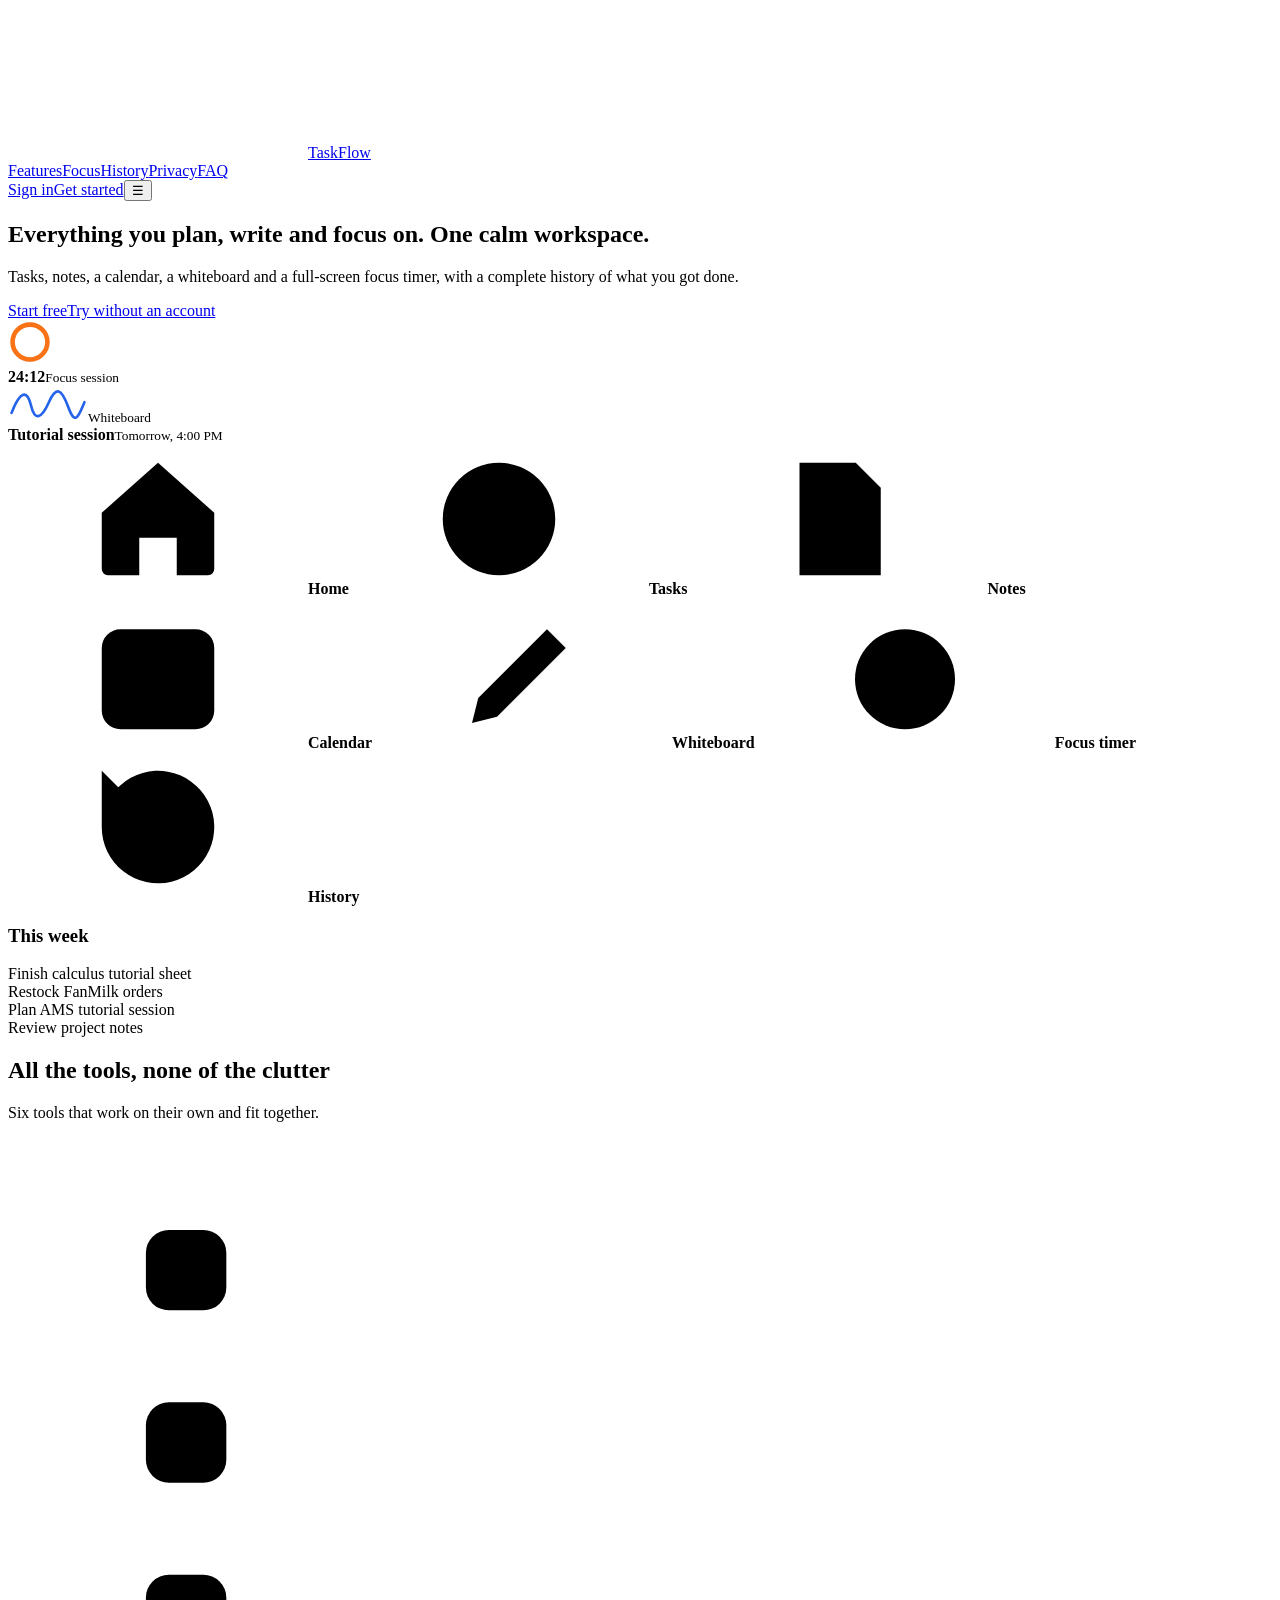
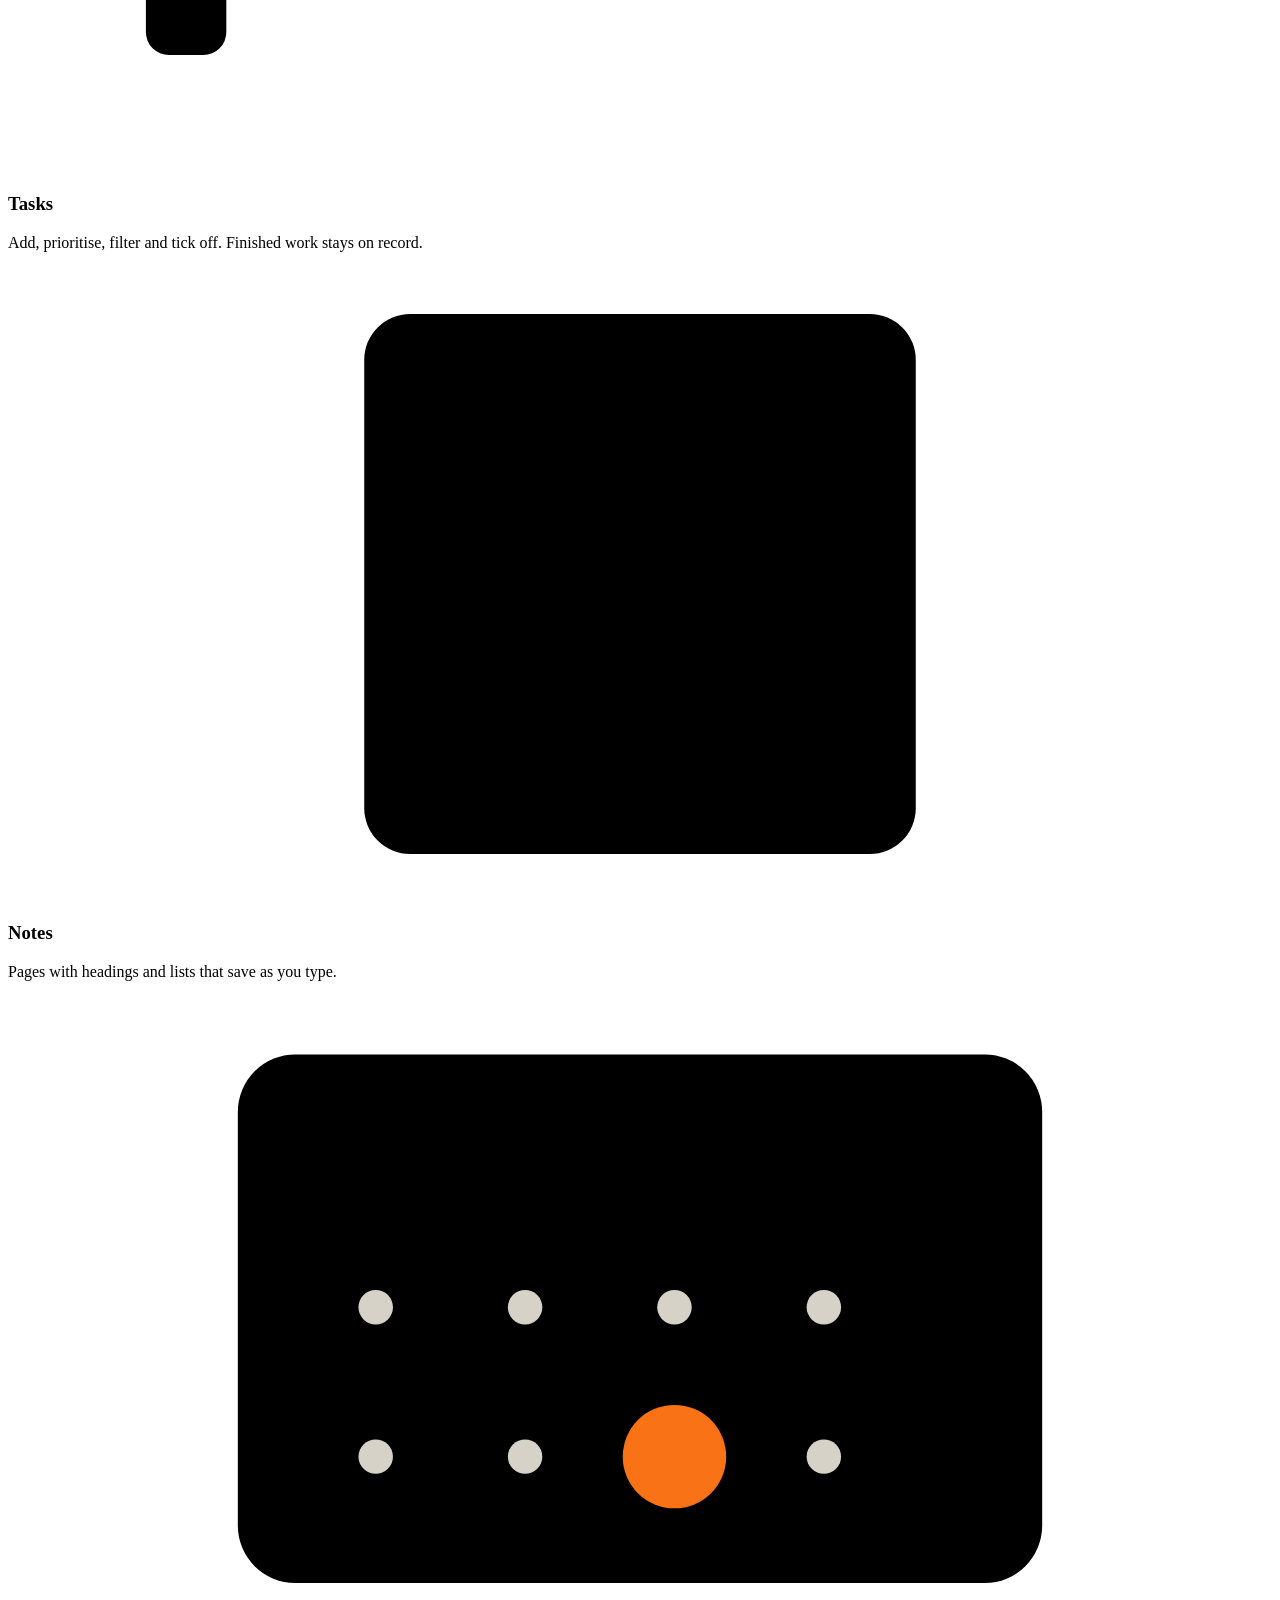
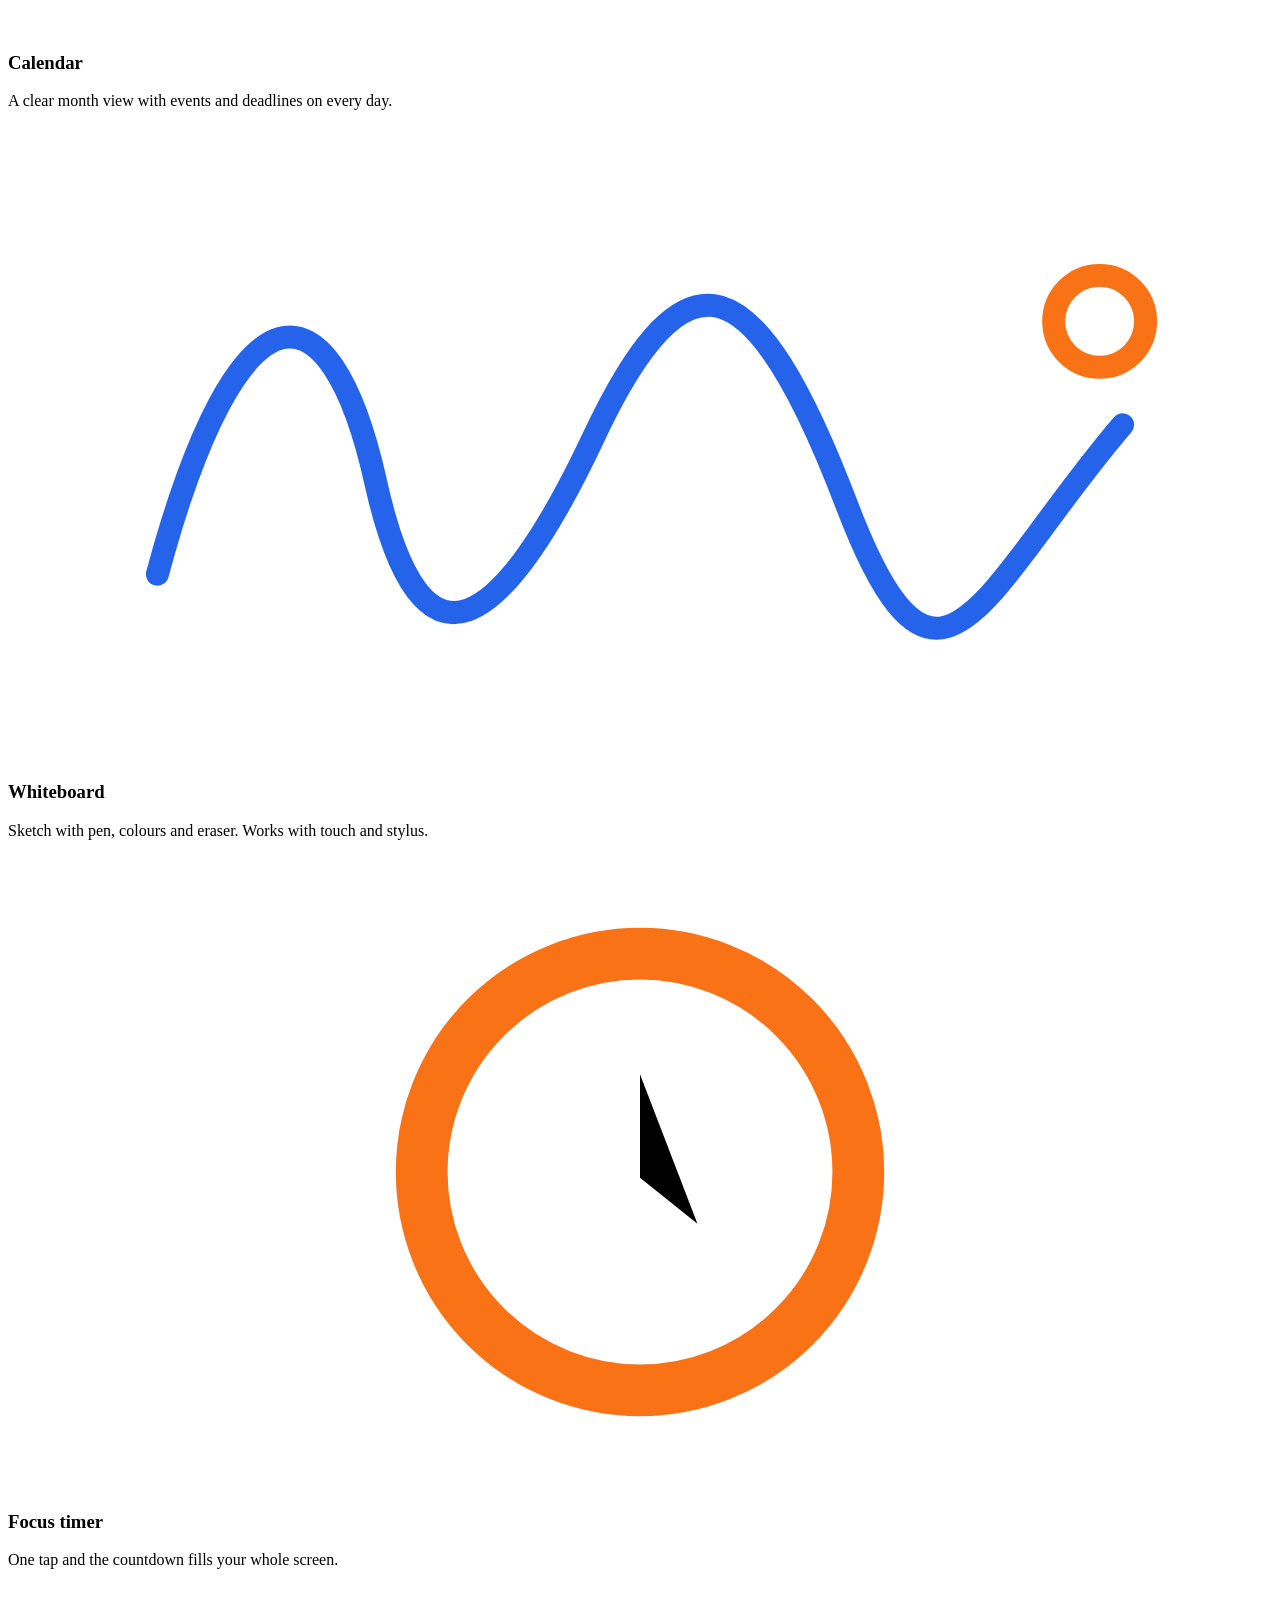
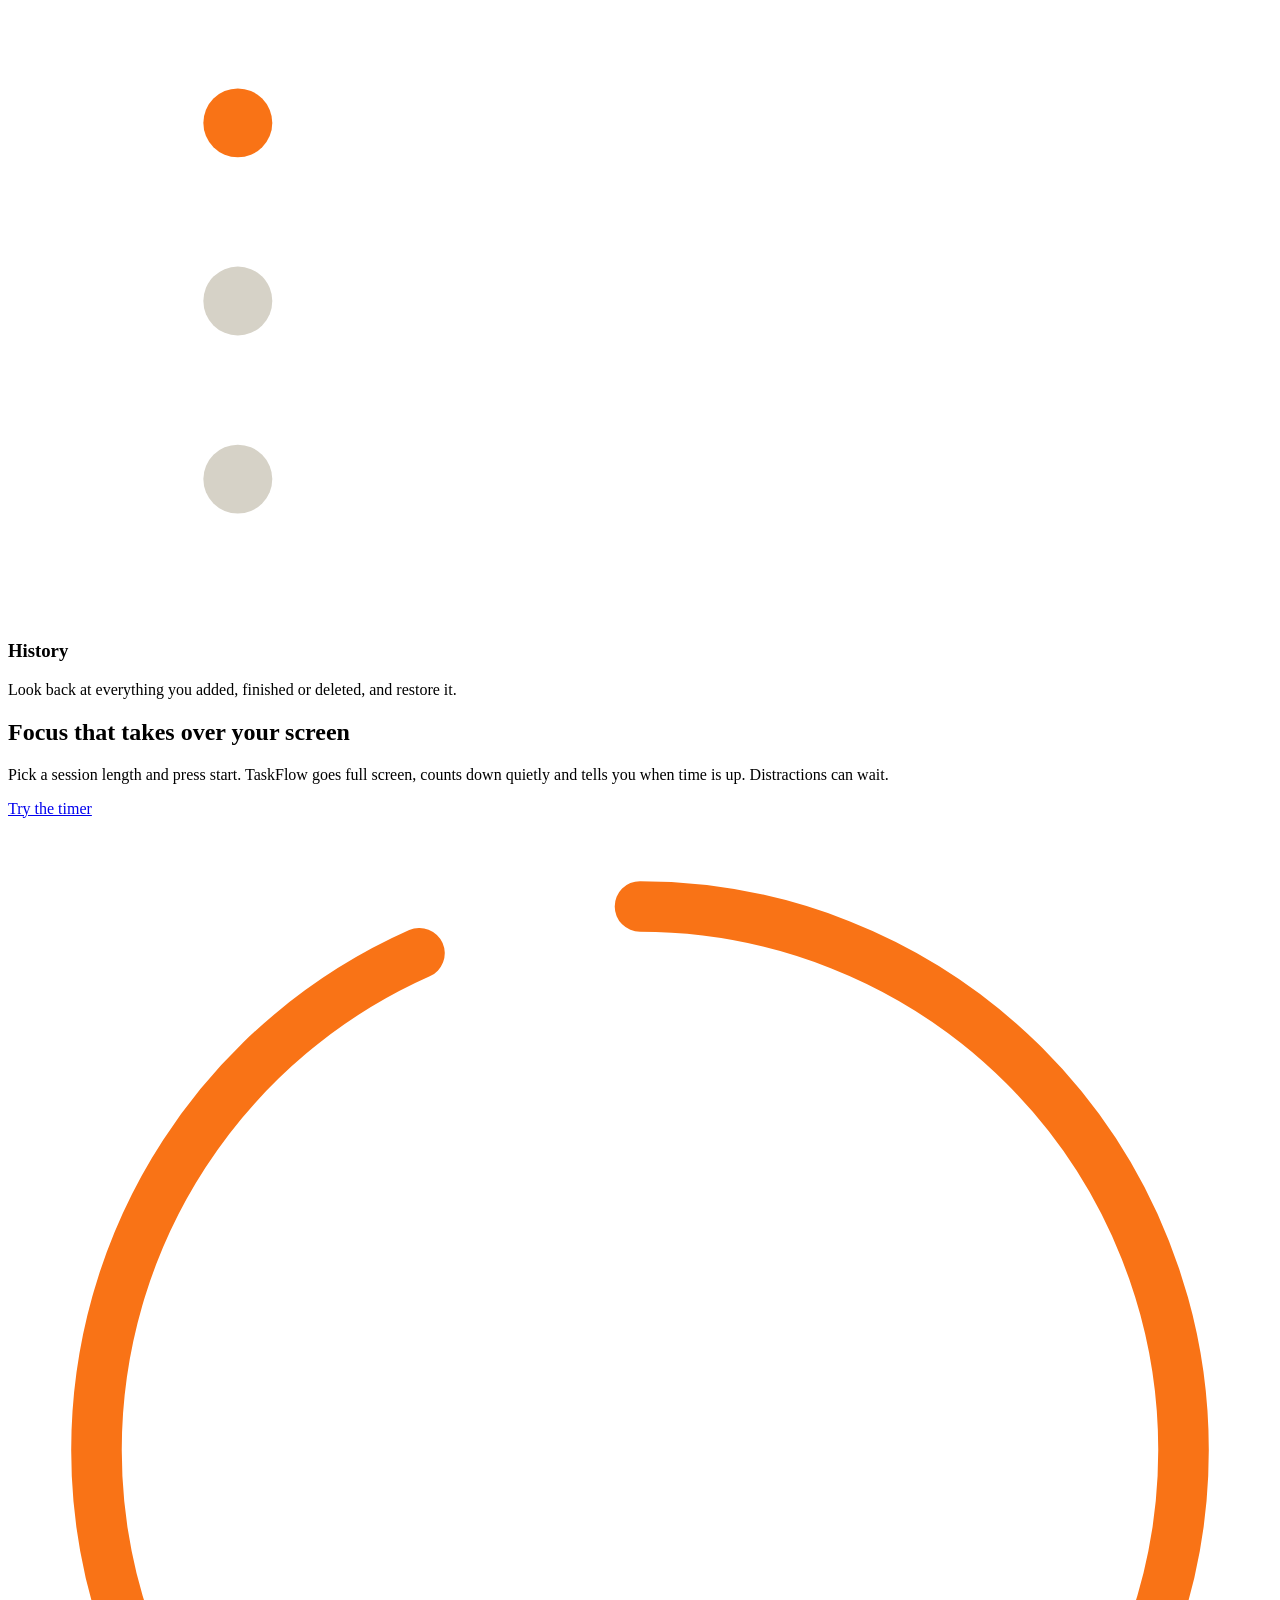
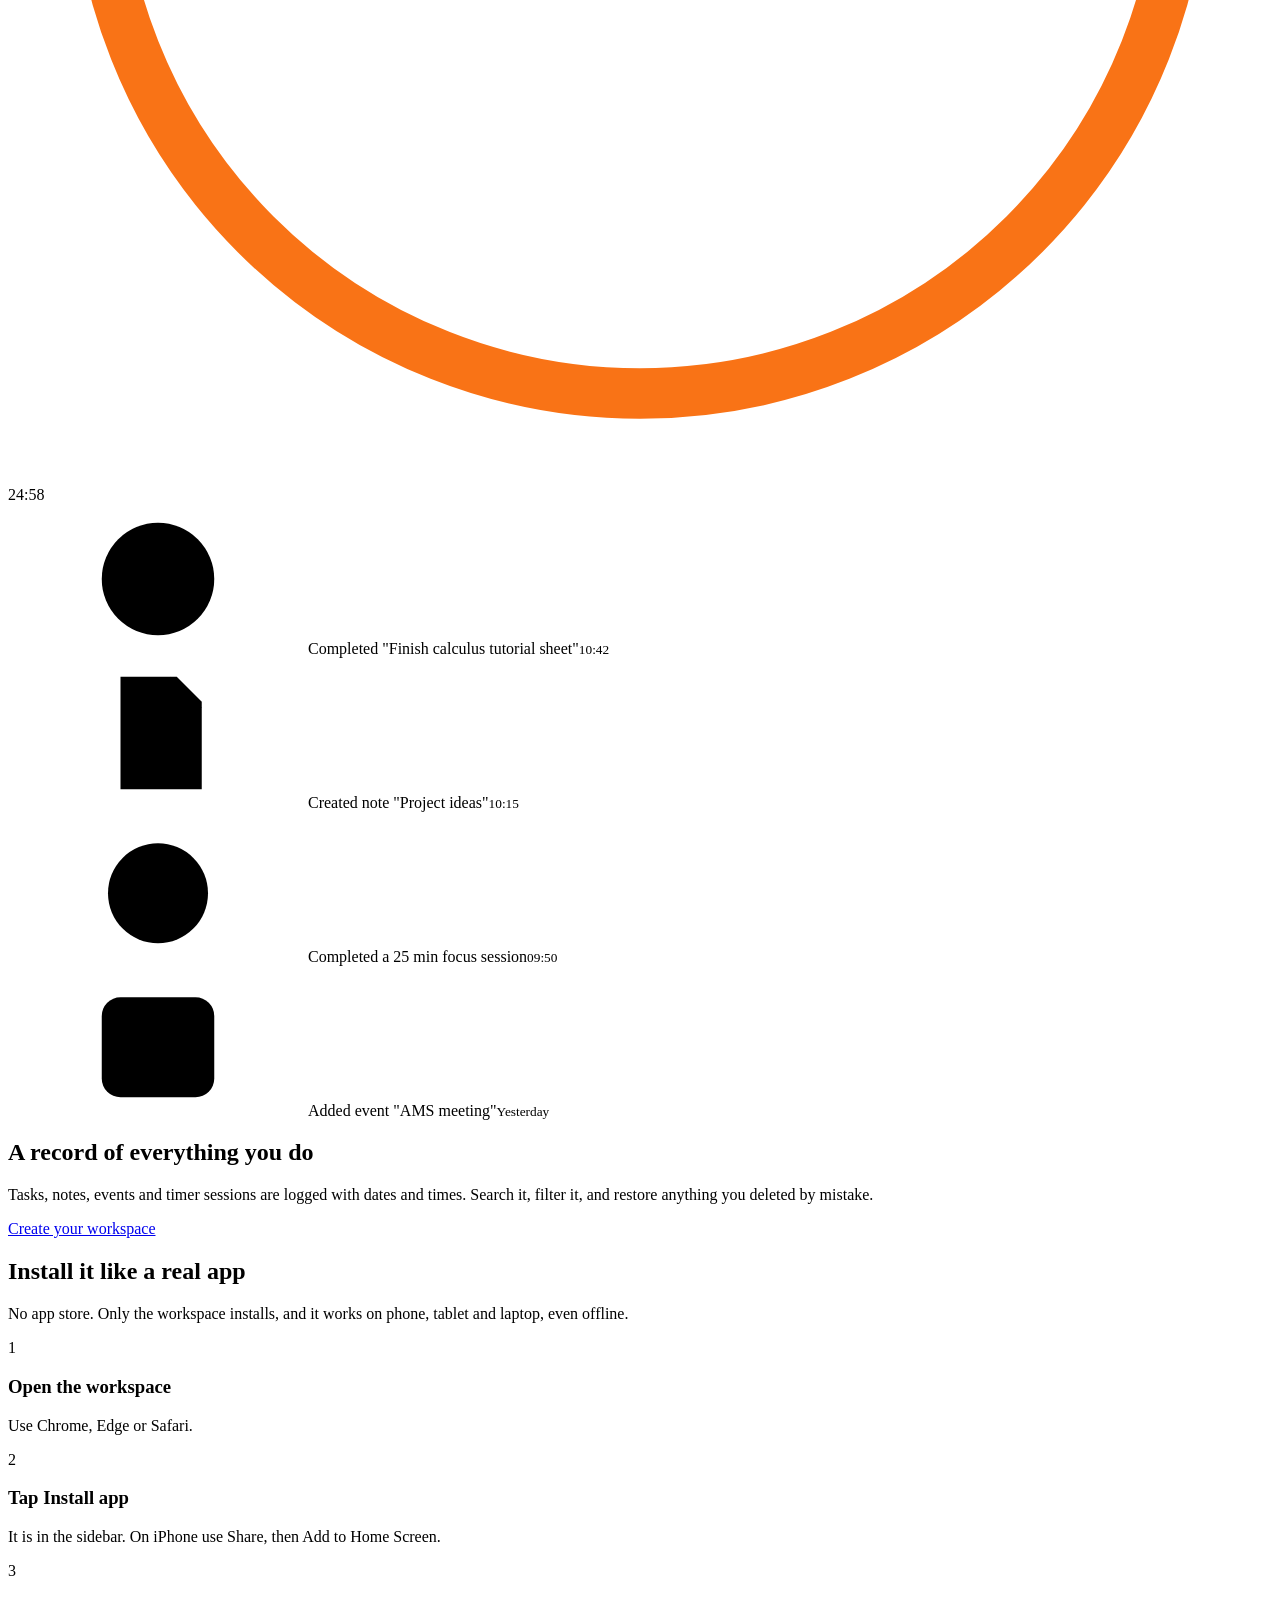
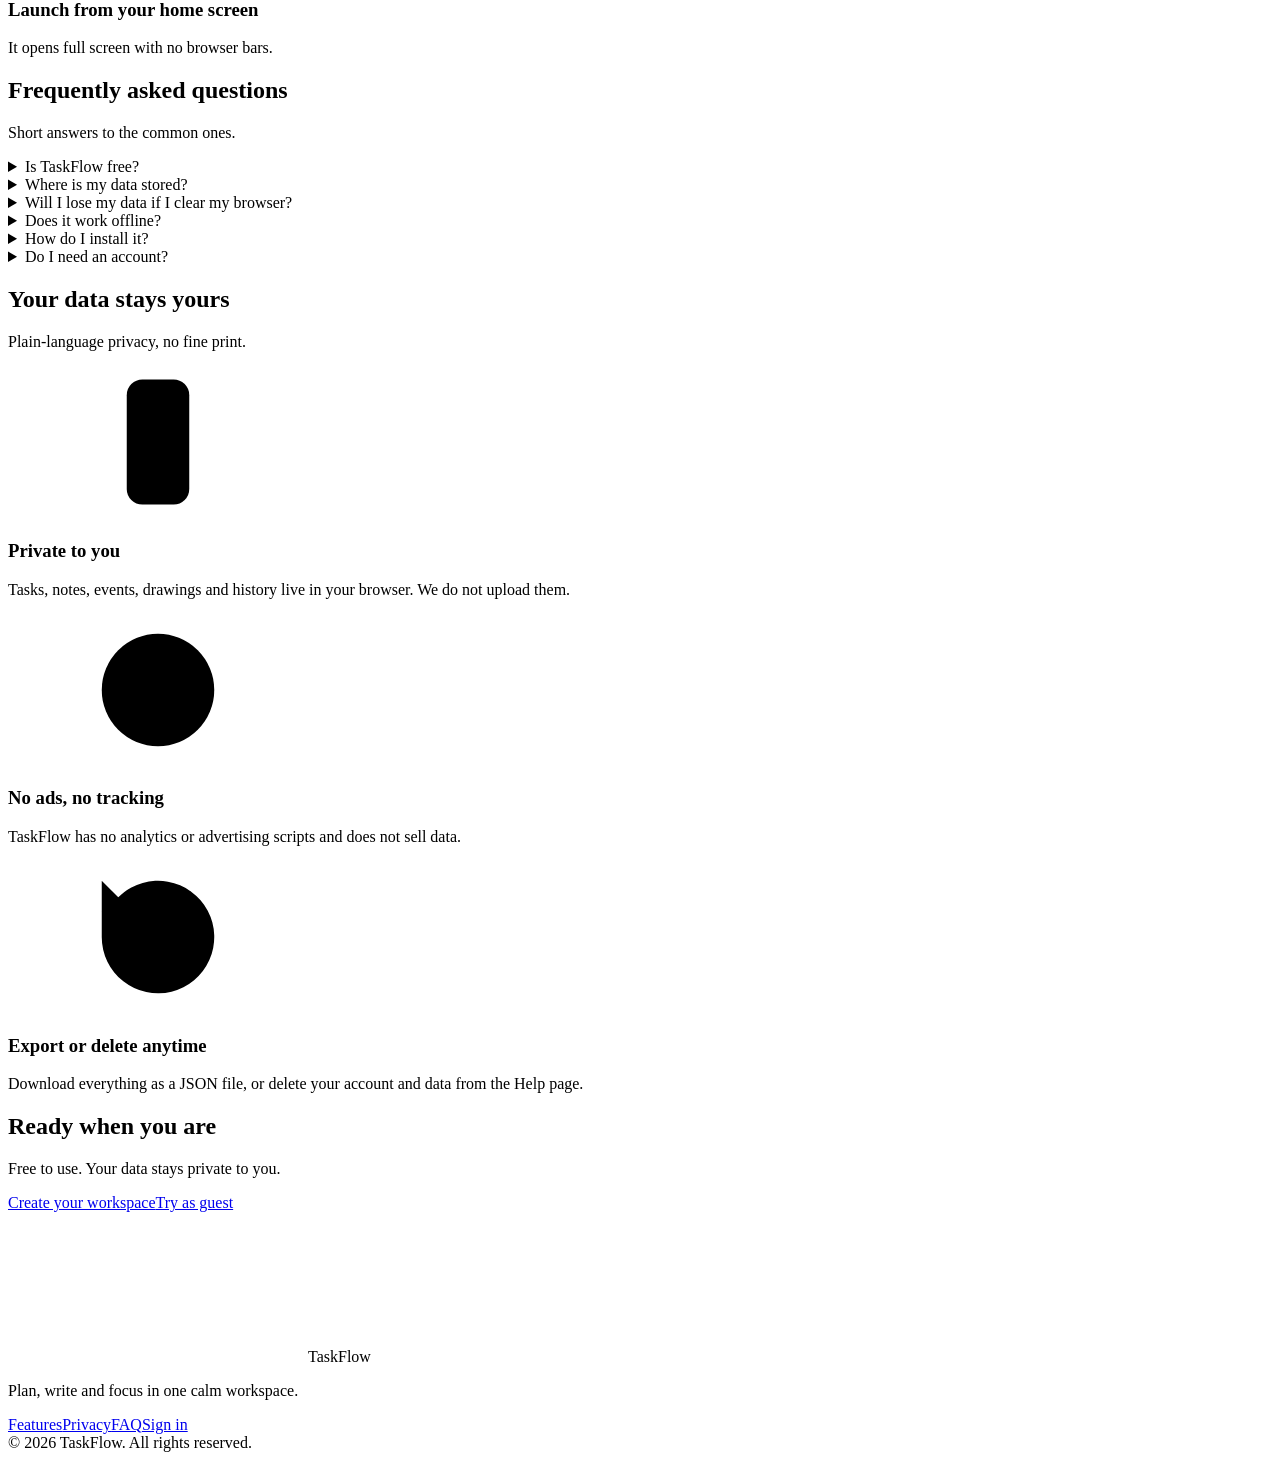
==== index.html @ 0c3b0364 "Add files via upload" ====
<!doctype html>
<html lang="en">
  <head>
    <meta charset="UTF-8" />
    <meta
      name="viewport"
      content="width=device-width,initial-scale=1,viewport-fit=cover"
    />
    <title>TaskFlow - Plan, write and focus in one place</title>
    <meta
      name="description"
      content="Tasks, notes, calendar, whiteboard, focus timer and full history in one workspace."
    />
    <meta name="theme-color" content="#F97316" />
    <link rel="icon" href="icons/icon-192.png" />
    <link rel="apple-touch-icon" href="icons/icon-192.png" />
    <script>
      document.documentElement.className = "js";
    </script>
    <link rel="stylesheet" href="css/fonts.css"><link rel="stylesheet" href="css/site.css" />
  </head>
  <body>
    <svg width="0" height="0" style="position: absolute" aria-hidden="true">
      <defs>
        <symbol id="i-bolt" viewBox="0 0 24 24">
          <path d="M13 2 4 14h7l-1 8 9-12h-7z" />
        </symbol>
        <symbol id="i-home" viewBox="0 0 24 24">
          <path d="M3 11 12 3l9 8v9a1 1 0 0 1-1 1h-5v-6H9v6H4a1 1 0 0 1-1-1z" />
        </symbol>
        <symbol id="i-check" viewBox="0 0 24 24">
          <circle cx="12" cy="12" r="9" />
          <path d="m8 12 3 3 5-6" />
        </symbol>
        <symbol id="i-note" viewBox="0 0 24 24">
          <path d="M6 3h9l4 4v14H6z" />
          <path d="M14 3v5h5M9 13h7M9 17h5" />
        </symbol>
        <symbol id="i-cal" viewBox="0 0 24 24">
          <rect x="3" y="5" width="18" height="16" rx="3" />
          <path d="M3 10h18M8 3v4M16 3v4" />
        </symbol>
        <symbol id="i-pen" viewBox="0 0 24 24">
          <path d="m4 20 1-4L16 5l3 3L8 19z" />
          <path d="m14 7 3 3" />
        </symbol>
        <symbol id="i-timer" viewBox="0 0 24 24">
          <circle cx="12" cy="13" r="8" />
          <path d="M12 9v4l2 2M9 2h6" />
        </symbol>
        <symbol id="i-hist" viewBox="0 0 24 24">
          <path d="M3 12a9 9 0 1 0 3-6.7L3 8" />
          <path d="M3 3v5h5M12 7v5l3 2" />
        </symbol>
        <symbol id="i-phone" viewBox="0 0 24 24">
          <rect x="7" y="2" width="10" height="20" rx="2.5" />
          <path d="M11 18h2" />
        </symbol>
      </defs>
    </svg>
    <header class="nav">
      <div class="wrap">
        <a class="logo" href="#top"
          ><i
            ><svg class="ico" fill="#fff" stroke="none">
              <use href="#i-bolt" /></svg></i
          >TaskFlow</a
        >
        <nav id="menu">
          <a href="#features">Features</a><a href="#focus">Focus</a
          ><a href="#history">History</a><a href="#privacy">Privacy</a
          ><a href="#faq">FAQ</a>
        </nav>
        <span class="sp"></span>
        <a class="btn hide" href="login.html?mode=signin">Sign in</a
        ><a class="btn p" href="login.html?mode=signup">Get started</a
        ><button class="burger" id="bg" aria-label="Menu">&#9776;</button>
      </div>
    </header>
    <main id="top">
      <section class="hero">
        <div class="wrap">
          <h1>Everything you plan, write and focus on. One calm workspace.</h1>
          <p>
            Tasks, notes, a calendar, a whiteboard and a full-screen focus
            timer, with a complete history of what you got done.
          </p>
          <div class="cta">
            <a class="btn p lg" href="login.html?mode=signup">Start free</a
            ><a class="btn lg" href="app.html?guest=1"
              >Try without an account</a
            >
          </div>
          <div class="stage">
            <div class="chip c1" aria-hidden="true">
              <svg viewBox="0 0 48 48" width="44" height="44">
                <circle
                  cx="24"
                  cy="24"
                  r="19"
                  fill="none"
                  stroke="#f1efea"
                  stroke-width="5"
                />
                <circle
                  class="ringd"
                  cx="24"
                  cy="24"
                  r="19"
                  fill="none"
                  stroke="#F97316"
                  stroke-width="5"
                  stroke-linecap="round"
                  stroke-dasharray="119.4"
                  transform="rotate(-90 24 24)"
                />
              </svg>
              <div><b>24:12</b><small>Focus session</small></div>
            </div>
            <div class="chip c2" aria-hidden="true">
              <svg
                viewBox="0 0 90 40"
                width="80"
                height="36"
                fill="none"
                stroke="#2563eb"
                stroke-width="3"
                stroke-linecap="round"
              >
                <path
                  class="draw"
                  pathLength="100"
                  d="M4 30c10-26 18-26 22-8s12 14 20-4 14-16 22 6 12 8 18-6"
                /></svg
              ><small>Whiteboard</small>
            </div>
            <div class="chip c3" aria-hidden="true">
              <span class="dot"></span>
              <div><b>Tutorial session</b><small>Tomorrow, 4:00 PM</small></div>
            </div>
            <div class="mock" aria-hidden="true">
              <aside>
                <b class="on"
                  ><svg class="ico"><use href="#i-home" /></svg>Home</b
                ><b
                  ><svg class="ico"><use href="#i-check" /></svg>Tasks</b
                ><b
                  ><svg class="ico"><use href="#i-note" /></svg>Notes</b
                ><b
                  ><svg class="ico"><use href="#i-cal" /></svg>Calendar</b
                ><b
                  ><svg class="ico"><use href="#i-pen" /></svg>Whiteboard</b
                ><b
                  ><svg class="ico"><use href="#i-timer" /></svg>Focus timer</b
                ><b
                  ><svg class="ico"><use href="#i-hist" /></svg>History</b
                >
              </aside>
              <main>
                <h3>This week</h3>
                <div class="row">
                  <span class="cb d"></span>Finish calculus tutorial sheet
                </div>
                <div class="row">
                  <span class="cb d"></span>Restock FanMilk orders
                </div>
                <div class="row">
                  <span class="cb auto"></span>Plan AMS tutorial session
                </div>
                <div class="row">
                  <span class="cb"></span>Review project notes
                </div>
              </main>
            </div>
          </div>
        </div>
      </section>

      <section class="sec" id="features">
        <div class="wrap">
          <h2>All the tools, none of the clutter</h2>
          <p class="lead">Six tools that work on their own and fit together.</p>
          <div class="bento">
            <article class="card rv">
              <div class="art">
                <svg viewBox="0 0 220 110">
                  <g class="s">
                    <rect
                      x="24"
                      y="16"
                      width="14"
                      height="14"
                      rx="4"
                      class="f"
                    />
                    <path d="m27 23 3 3 5-6" class="w" />
                    <path d="M48 23h110" />
                    <rect
                      x="24"
                      y="46"
                      width="14"
                      height="14"
                      rx="4"
                      class="f"
                    />
                    <path d="m27 53 3 3 5-6" class="w" />
                    <path d="M48 53h80" />
                    <rect x="24" y="76" width="14" height="14" rx="4" />
                    <path d="M48 83h120" />
                  </g>
                </svg>
              </div>
              <h3>Tasks</h3>
              <p>
                Add, prioritise, filter and tick off. Finished work stays on
                record.
              </p>
            </article>
            <article class="card rv">
              <div class="art">
                <svg viewBox="0 0 220 110">
                  <g class="s">
                    <rect x="62" y="8" width="96" height="94" rx="8" />
                    <path d="M78 28h40M78 46h64M78 58h58M78 70h44" />
                    <path d="M78 28h40" class="th" />
                  </g>
                </svg>
              </div>
              <h3>Notes</h3>
              <p>Pages with headings and lists that save as you type.</p>
            </article>
            <article class="card rv">
              <div class="art">
                <svg viewBox="0 0 220 110">
                  <g class="s">
                    <rect x="40" y="10" width="140" height="92" rx="10" />
                    <path d="M40 34h140" />
                  </g>
                  <g fill="#d6d2c7">
                    <circle cx="64" cy="54" r="3" />
                    <circle cx="90" cy="54" r="3" />
                    <circle cx="116" cy="54" r="3" />
                    <circle cx="142" cy="54" r="3" />
                    <circle cx="64" cy="80" r="3" />
                    <circle cx="90" cy="80" r="3" />
                    <circle cx="142" cy="80" r="3" />
                  </g>
                  <circle cx="116" cy="80" r="9" fill="#F97316" />
                </svg>
              </div>
              <h3>Calendar</h3>
              <p>A clear month view with events and deadlines on every day.</p>
            </article>
            <article class="card rv">
              <div class="art">
                <svg viewBox="0 0 220 110">
                  <path
                    class="draw"
                    pathLength="100"
                    d="M26 78c14-52 30-52 38-16s22 26 38-8 28-30 44 12 24 14 48-14"
                    fill="none"
                    stroke="#2563eb"
                    stroke-width="4"
                    stroke-linecap="round"
                  />
                  <circle
                    cx="190"
                    cy="34"
                    r="8"
                    fill="none"
                    stroke="#F97316"
                    stroke-width="4"
                  />
                </svg>
              </div>
              <h3>Whiteboard</h3>
              <p>
                Sketch with pen, colours and eraser. Works with touch and
                stylus.
              </p>
            </article>
            <article class="card rv">
              <div class="art">
                <svg viewBox="0 0 220 110">
                  <circle
                    cx="110"
                    cy="55"
                    r="38"
                    fill="none"
                    stroke="#f1efea"
                    stroke-width="9"
                  />
                  <circle
                    class="ringd"
                    cx="110"
                    cy="55"
                    r="38"
                    fill="none"
                    stroke="#F97316"
                    stroke-width="9"
                    stroke-linecap="round"
                    stroke-dasharray="238.8"
                    transform="rotate(-90 110 55)"
                  />
                  <path d="M110 38v18l10 8" class="s" />
                </svg>
              </div>
              <h3>Focus timer</h3>
              <p>One tap and the countdown fills your whole screen.</p>
            </article>
            <article class="card rv">
              <div class="art">
                <svg viewBox="0 0 220 110">
                  <g class="s"><path d="M40 20v70" /></g>
                  <g>
                    <circle cx="40" cy="24" r="6" fill="#F97316" />
                    <circle cx="40" cy="55" r="6" fill="#d6d2c7" />
                    <circle cx="40" cy="86" r="6" fill="#d6d2c7" />
                  </g>
                  <g class="s"><path d="M60 24h90M60 55h120M60 86h70" /></g>
                </svg>
              </div>
              <h3>History</h3>
              <p>
                Look back at everything you added, finished or deleted, and
                restore it.
              </p>
            </article>
          </div>
        </div>
      </section>

      <section class="sec dark" id="focus">
        <div class="wrap split">
          <div class="rv">
            <h2>Focus that takes over your screen</h2>
            <p class="lead">
              Pick a session length and press start. TaskFlow goes full screen,
              counts down quietly and tells you when time is up. Distractions
              can wait.
            </p>
            <a class="btn p lg" href="app.html?guest=1#timer">Try the timer</a>
          </div>
          <div class="rv">
            <div class="clock">
              <svg viewBox="0 0 200 200">
                <circle
                  cx="100"
                  cy="100"
                  r="86"
                  fill="none"
                  stroke="#ffffff1f"
                  stroke-width="8"
                />
                <circle
                  id="dring"
                  cx="100"
                  cy="100"
                  r="86"
                  fill="none"
                  stroke="#F97316"
                  stroke-width="8"
                  stroke-linecap="round"
                  stroke-dasharray="540.4"
                  stroke-dashoffset="0"
                  transform="rotate(-90 100 100)"
                />
              </svg>
              <div class="t" id="dtime">25:00</div>
            </div>
          </div>
        </div>
      </section>

      <section class="sec" id="history">
        <div class="wrap split rev">
          <div class="rv">
            <div class="log" aria-hidden="true">
              <div class="li">
                <svg class="ico g"><use href="#i-check" /></svg
                ><span>Completed "Finish calculus tutorial sheet"</span
                ><small>10:42</small>
              </div>
              <div class="li">
                <svg class="ico"><use href="#i-note" /></svg
                ><span>Created note "Project ideas"</span><small>10:15</small>
              </div>
              <div class="li">
                <svg class="ico"><use href="#i-timer" /></svg
                ><span>Completed a 25 min focus session</span
                ><small>09:50</small>
              </div>
              <div class="li">
                <svg class="ico"><use href="#i-cal" /></svg
                ><span>Added event "AMS meeting"</span><small>Yesterday</small>
              </div>
            </div>
          </div>
          <div class="rv">
            <h2>A record of everything you do</h2>
            <p class="lead">
              Tasks, notes, events and timer sessions are logged with dates and
              times. Search it, filter it, and restore anything you deleted by
              mistake.
            </p>
            <a class="btn lg" href="login.html?mode=signup"
              >Create your workspace</a
            >
          </div>
        </div>
      </section>

      <section class="sec soft" id="install">
        <div class="wrap">
          <h2>Install it like a real app</h2>
          <p class="lead">
            No app store. Only the workspace installs, and it works on phone,
            tablet and laptop, even offline.
          </p>
          <div class="steps">
            <div class="card rv">
              <span class="n">1</span>
              <h3>Open the workspace</h3>
              <p>Use Chrome, Edge or Safari.</p>
            </div>
            <div class="card rv">
              <span class="n">2</span>
              <h3>Tap Install app</h3>
              <p>
                It is in the sidebar. On iPhone use Share, then Add to Home
                Screen.
              </p>
            </div>
            <div class="card rv">
              <span class="n">3</span>
              <h3>Launch from your home screen</h3>
              <p>It opens full screen with no browser bars.</p>
            </div>
          </div>
        </div>
      </section>

      <section class="sec" id="faq">
        <div class="wrap narrow">
          <h2>Frequently asked questions</h2>
          <p class="lead">Short answers to the common ones.</p>
          <details class="qa rv">
            <summary>Is TaskFlow free?</summary>
            <p>
              Yes. You can use every feature without paying and without an
              account.
            </p>
          </details>
          <details class="qa rv">
            <summary>Where is my data stored?</summary>
            <p>
              Guests: on your device only. Accounts: in your private TaskFlow account in the
              cloud, plus a copy on each device you use, so it syncs between your phone and
              computer. Only you can read it.
            </p>
          </details>
          <details class="qa rv">
            <summary>Will I lose my data if I clear my browser?</summary>
            <p>
              Yes, clearing site data removes it. Use Download my data on the
              app's Help page to keep a backup file.
            </p>
          </details>
          <details class="qa rv">
            <summary>Does it work offline?</summary>
            <p>Yes. After your first visit the app opens without internet.</p>
          </details>
          <details class="qa rv">
            <summary>How do I install it?</summary>
            <p>
              Open the workspace, then use Install app in the sidebar or your
              browser's install option. On iPhone, tap Share then Add to Home
              Screen. Only the workspace is installed.
            </p>
          </details>
          <details class="qa rv">
            <summary>Do I need an account?</summary>
            <p>
              No. You can try everything as a guest. Create a free account to get a
              profile photo, your own theme colour and sync between all your devices.
            </p>
          </details>
        </div>
      </section>
      <section class="sec soft" id="privacy">
        <div class="wrap">
          <h2>Your data stays yours</h2>
          <p class="lead">Plain-language privacy, no fine print.</p>
          <div class="grid">
            <div class="card rv">
              <div class="ic">
                <svg class="ico"><use href="#i-phone" /></svg>
              </div>
              <h3>Private to you</h3>
              <p>
                Tasks, notes, events, drawings and history live in your browser.
                We do not upload them.
              </p>
            </div>
            <div class="card rv">
              <div class="ic">
                <svg class="ico"><use href="#i-check" /></svg>
              </div>
              <h3>No ads, no tracking</h3>
              <p>
                TaskFlow has no analytics or advertising scripts and does not
                sell data.
              </p>
            </div>
            <div class="card rv">
              <div class="ic">
                <svg class="ico"><use href="#i-hist" /></svg>
              </div>
              <h3>Export or delete anytime</h3>
              <p>
                Download everything as a JSON file, or delete your account and
                data from the Help page.
              </p>
            </div>
          </div>
        </div>
      </section>
      <section class="sec band">
        <div class="wrap">
          <h2>Ready when you are</h2>
          <p class="lead">Free to use. Your data stays private to you.</p>
          <div class="cta">
            <a class="btn p lg" href="login.html?mode=signup"
              >Create your workspace</a
            ><a class="btn lg ghost" href="app.html?guest=1">Try as guest</a>
          </div>
        </div>
      </section>
    </main>
    <footer>
      <div class="wrap fgrid">
        <div>
          <span class="logo"
            ><i
              ><svg class="ico" fill="#fff" stroke="none">
                <use href="#i-bolt" /></svg></i
            >TaskFlow</span
          >
          <p>Plan, write and focus in one calm workspace.</p>
        </div>
        <div class="fl">
          <a href="#features">Features</a><a href="#privacy">Privacy</a
          ><a href="#faq">FAQ</a><a href="login.html?mode=signin">Sign in</a>
        </div>
      </div>
      <div class="wrap copy">
        &copy; <span id="yr">2026</span> TaskFlow. All rights reserved.
      </div>
    </footer>
    <script>
      const m = document.getElementById("menu");
      document.getElementById("bg").onclick = () => m.classList.toggle("open");
      m.querySelectorAll("a").forEach(
        (a) => (a.onclick = () => m.classList.remove("open")),
      );
      if (JSON.parse(localStorage.getItem("tf_user") || "null"))
        document
          .querySelectorAll('a[href^="login"]')
          .forEach((a) => (a.href = "app.html"));
      const io = new IntersectionObserver(
        (es) =>
          es.forEach((e) => {
            if (e.isIntersecting) {
              e.target.classList.add("in");
              io.unobserve(e.target);
            }
          }),
        { threshold: 0.15 },
      );
      document.querySelectorAll(".rv").forEach((e, i) => {
        e.style.transitionDelay = (i % 3) * 80 + "ms";
        io.observe(e);
      });
      let s = 1500;
      const C = 540.4,
        pad = (n) => String(n).padStart(2, "0");
      setInterval(() => {
        s--;
        if (s < 1470) s = 1500;
        document.getElementById("dtime").textContent =
          pad(Math.floor(s / 60)) + ":" + pad(s % 60);
        document.getElementById("dring").style.strokeDashoffset =
          (C * (1500 - s)) / 30;
      }, 1000);
      document.getElementById("yr").textContent = new Date().getFullYear();
      if ("serviceWorker" in navigator)
        navigator.serviceWorker.register("sw.js");
    </script>
  </body>
</html>
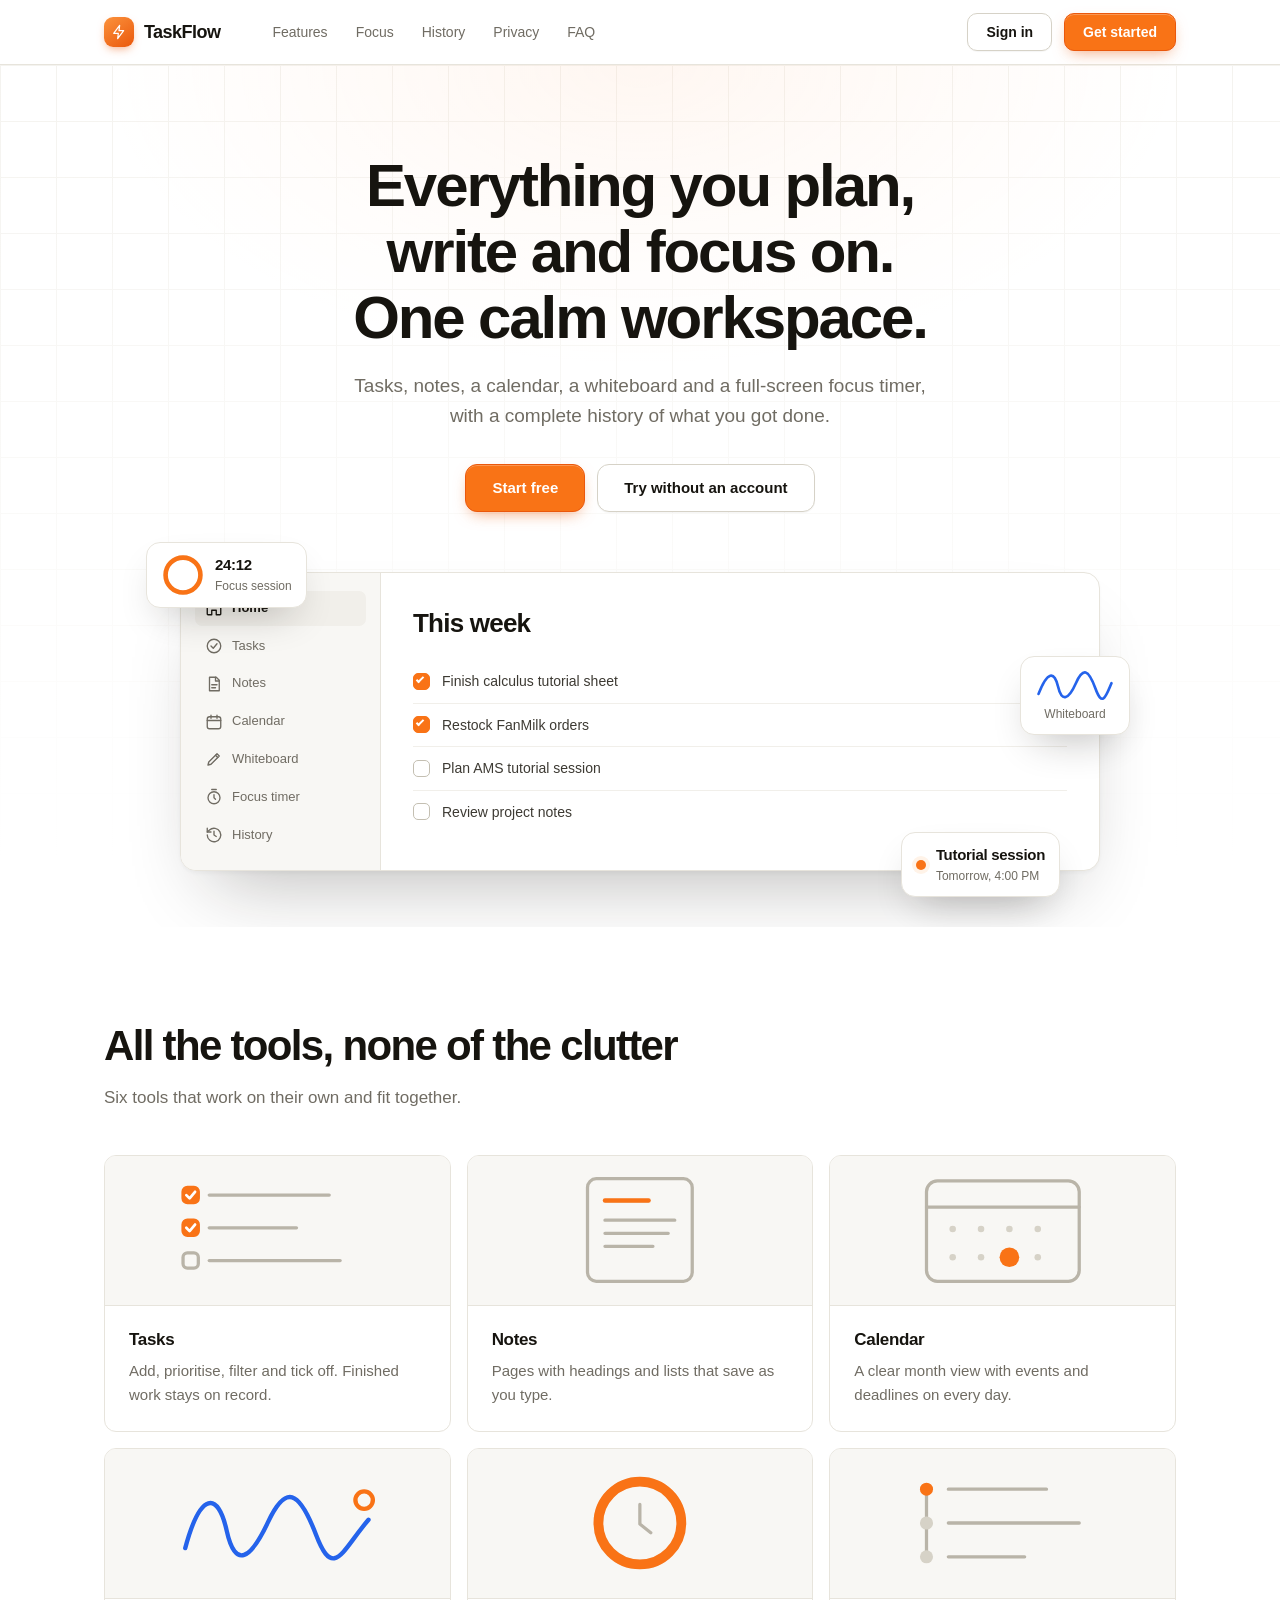
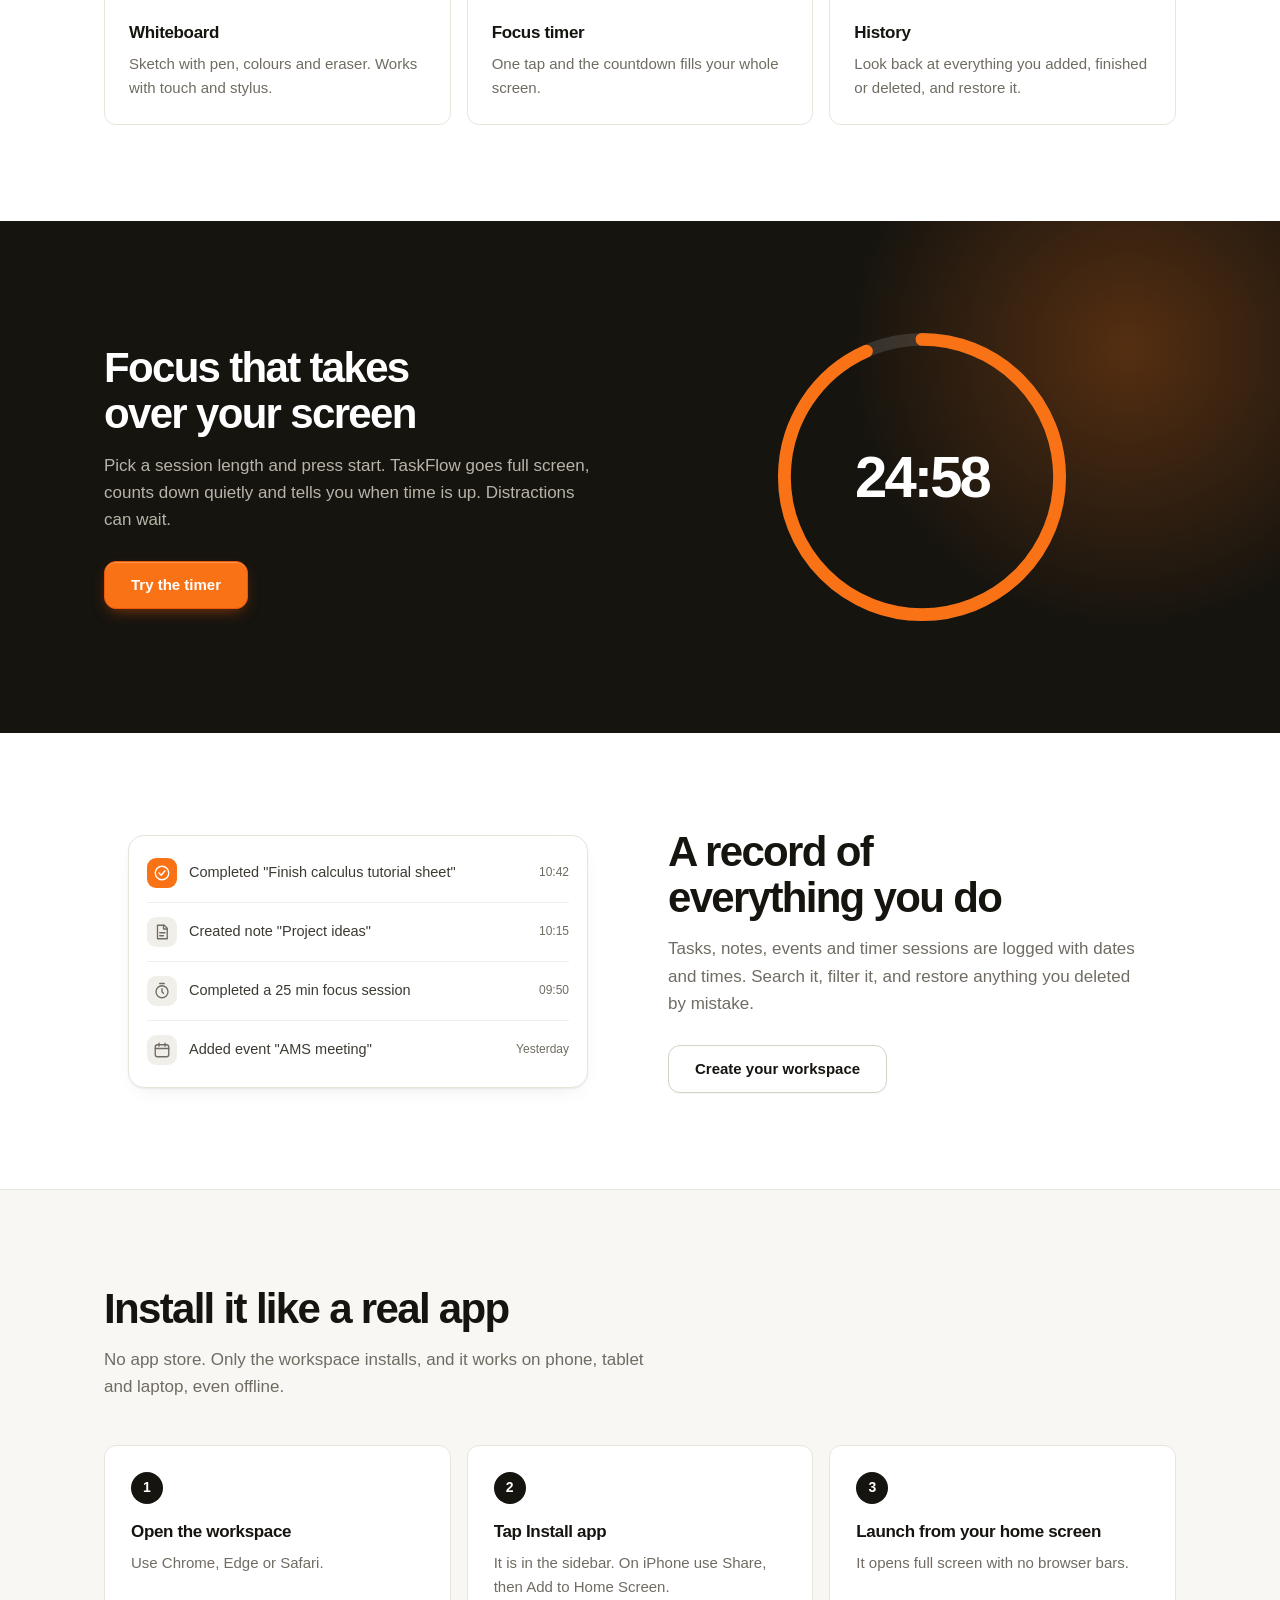
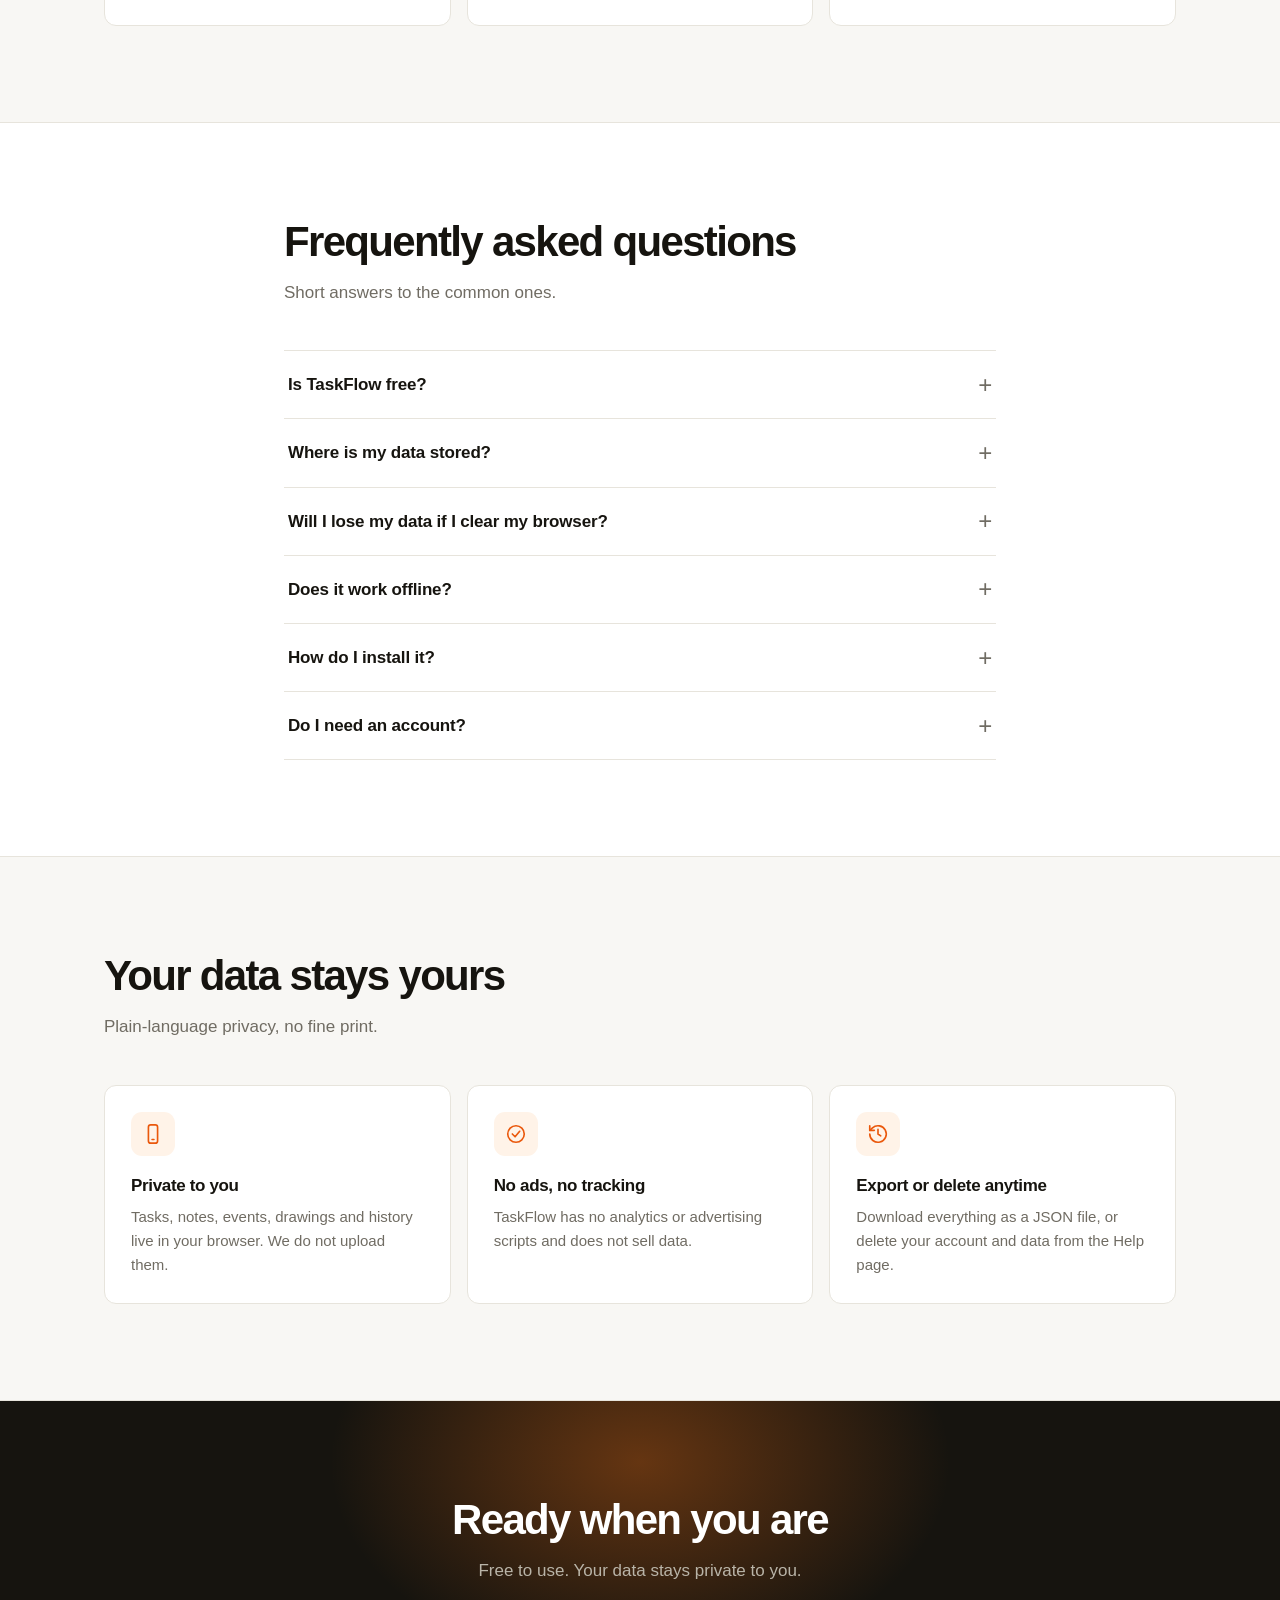
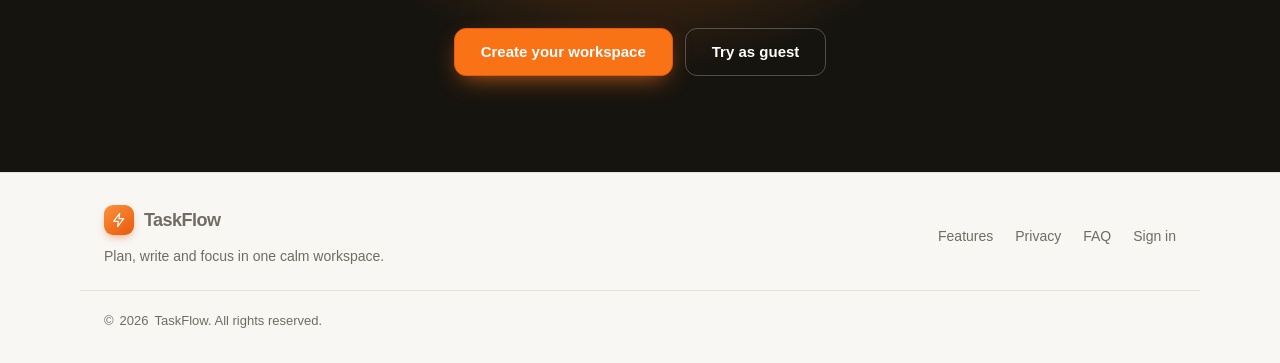
==== commit 94850207: "Update stylesheet link paths in index.html" ====
--- a/index.html
+++ b/index.html
@@ -17,7 +17,7 @@
     <script>
       document.documentElement.className = "js";
     </script>
-    <link rel="stylesheet" href="css/fonts.css"><link rel="stylesheet" href="css/site.css" />
+    <link rel="stylesheet" href="fonts.css"><link rel="stylesheet" href="site.css" />
   </head>
   <body>
     <svg width="0" height="0" style="position: absolute" aria-hidden="true">
--- a/fonts.css
+++ b/fonts.css
@@ -0,0 +1,15 @@
+/* Local fonts (works offline). Only the Latin subset is shipped. */
+@font-face{font-family:Inter;font-weight:400;font-style:normal;font-display:swap;src:url(../vendor/fonts/inter-latin-400-normal.woff2) format("woff2")}
+@font-face{font-family:Inter;font-weight:600;font-style:normal;font-display:swap;src:url(../vendor/fonts/inter-latin-600-normal.woff2) format("woff2")}
+@font-face{font-family:Inter;font-weight:700;font-style:normal;font-display:swap;src:url(../vendor/fonts/inter-latin-700-normal.woff2) format("woff2")}
+@font-face{font-family:Lora;font-weight:400;font-style:normal;font-display:swap;src:url(../vendor/fonts/lora-latin-400-normal.woff2) format("woff2")}
+@font-face{font-family:Lora;font-weight:400;font-style:italic;font-display:swap;src:url(../vendor/fonts/lora-latin-400-italic.woff2) format("woff2")}
+@font-face{font-family:Lora;font-weight:600;font-style:normal;font-display:swap;src:url(../vendor/fonts/lora-latin-600-normal.woff2) format("woff2")}
+@font-face{font-family:"JetBrains Mono";font-weight:400;font-style:normal;font-display:swap;src:url(../vendor/fonts/jetbrains-mono-latin-400-normal.woff2) format("woff2")}
+@font-face{font-family:Caveat;font-weight:400;font-style:normal;font-display:swap;src:url(../vendor/fonts/caveat-latin-400-normal.woff2) format("woff2")}
+@font-face{font-family:Caveat;font-weight:700;font-style:normal;font-display:swap;src:url(../vendor/fonts/caveat-latin-700-normal.woff2) format("woff2")}
+@font-face{font-family:"Plus Jakarta Sans";font-weight:400;font-style:normal;font-display:swap;src:url(../vendor/fonts/plus-jakarta-sans-latin-400-normal.woff2) format("woff2")}
+@font-face{font-family:"Plus Jakarta Sans";font-weight:500;font-style:normal;font-display:swap;src:url(../vendor/fonts/plus-jakarta-sans-latin-500-normal.woff2) format("woff2")}
+@font-face{font-family:"Plus Jakarta Sans";font-weight:600;font-style:normal;font-display:swap;src:url(../vendor/fonts/plus-jakarta-sans-latin-600-normal.woff2) format("woff2")}
+@font-face{font-family:"Plus Jakarta Sans";font-weight:700;font-style:normal;font-display:swap;src:url(../vendor/fonts/plus-jakarta-sans-latin-700-normal.woff2) format("woff2")}
+@font-face{font-family:"Plus Jakarta Sans";font-weight:800;font-style:normal;font-display:swap;src:url(../vendor/fonts/plus-jakarta-sans-latin-800-normal.woff2) format("woff2")}
--- a/site.css
+++ b/site.css
@@ -0,0 +1,1425 @@
+/* TaskFlow \2014  landing + auth styles */
+:root {
+  --ink: #16140f;
+  --ink2: #3d3a33;
+  --mut: #706c63;
+  --line: #e7e4dc;
+  --line2: #d6d2c7;
+  --bg: #fff;
+  --soft: #f8f7f4;
+  --soft2: #f1efea;
+  --ac: #f97316;
+  --ac2: #ea580c;
+  --acs: #fff3e8;
+  --r: 12px;
+  --sh:
+    0 1px 2px rgba(22, 20, 15, 0.06), 0 8px 24px -12px rgba(22, 20, 15, 0.12);
+  --font:
+    "Plus Jakarta Sans", Inter, ui-sans-serif, -apple-system, "Segoe UI", Roboto, "Helvetica Neue",
+    Arial, sans-serif;
+}
+*,
+*::before,
+*::after {
+  box-sizing: border-box;
+}
+* {
+  margin: 0;
+}
+html {
+  scroll-behavior: smooth;
+  scroll-padding-top: 76px;
+  -webkit-text-size-adjust: 100%;
+}
+body {
+  font-family: var(--font);
+  color: var(--ink);
+  background: var(--bg);
+  line-height: 1.6;
+  font-size: 16px;
+  -webkit-font-smoothing: antialiased;
+  text-rendering: optimizeLegibility;
+}
+a {
+  color: inherit;
+  text-decoration: none;
+}
+button,
+input {
+  font: inherit;
+  color: inherit;
+}
+:focus-visible {
+  outline: 2px solid var(--ac);
+  outline-offset: 2px;
+  border-radius: 6px;
+}
+::selection {
+  background: #ffd9bd;
+}
+.wrap {
+  max-width: 1120px;
+  margin: 0 auto;
+  padding: 0 24px;
+}
+
+/* Navigation */
+.nav {
+  position: sticky;
+  top: 0;
+  z-index: 50;
+  background: rgba(255, 255, 255, 0.82);
+  backdrop-filter: saturate(160%) blur(14px);
+  -webkit-backdrop-filter: saturate(160%) blur(14px);
+  border-bottom: 1px solid var(--line);
+}
+.nav .wrap {
+  display: flex;
+  align-items: center;
+  gap: 12px;
+  height: 64px;
+}
+.logo {
+  display: flex;
+  align-items: center;
+  gap: 10px;
+  font-weight: 800;
+  font-size: 18px;
+  letter-spacing: -0.03em;
+}
+.logo i {
+  font-style: normal;
+  width: 30px;
+  height: 30px;
+  border-radius: 9px;
+  display: grid;
+  place-items: center;
+  font-size: 15px;
+  color: #fff;
+  background: linear-gradient(145deg, #fb923c, var(--ac2));
+  box-shadow: 0 4px 10px -3px rgba(234, 88, 12, 0.55);
+}
+.nav nav {
+  display: flex;
+  gap: 4px;
+  margin-left: 28px;
+}
+.nav nav a {
+  padding: 7px 12px;
+  border-radius: 8px;
+  color: var(--mut);
+  font-size: 14px;
+  font-weight: 500;
+  transition:
+    color 0.15s,
+    background 0.15s;
+}
+.nav nav a:hover {
+  color: var(--ink);
+  background: var(--soft2);
+}
+.sp {
+  flex: 1;
+}
+.burger {
+  display: none;
+  width: 40px;
+  height: 40px;
+  border: 1px solid var(--line);
+  background: #fff;
+  border-radius: 10px;
+  font-size: 20px;
+  line-height: 1;
+  cursor: pointer;
+}
+
+/* Buttons */
+.btn {
+  display: inline-flex;
+  align-items: center;
+  justify-content: center;
+  gap: 8px;
+  border: 1px solid var(--line2);
+  background: #fff;
+  color: var(--ink);
+  padding: 10px 18px;
+  border-radius: 10px;
+  font-weight: 600;
+  font-size: 14px;
+  line-height: 1.2;
+  cursor: pointer;
+  transition:
+    background 0.15s,
+    border-color 0.15s,
+    box-shadow 0.15s,
+    transform 0.15s;
+  box-shadow: 0 1px 1px rgba(22, 20, 15, 0.04);
+}
+.btn:hover {
+  background: var(--soft);
+  border-color: #c8c3b6;
+}
+.btn:active {
+  transform: translateY(1px);
+}
+.btn.p {
+  background: var(--ac);
+  border-color: var(--ac2);
+  color: #fff;
+  box-shadow:
+    0 1px 0 rgba(255, 255, 255, 0.25) inset,
+    0 6px 16px -6px rgba(234, 88, 12, 0.6);
+}
+.btn.p:hover {
+  background: var(--ac2);
+}
+.btn.lg {
+  padding: 14px 26px;
+  font-size: 15px;
+  border-radius: 12px;
+}
+
+/* Hero */
+.hero {
+  position: relative;
+  padding: 88px 0 56px;
+  text-align: center;
+  overflow: hidden;
+  background:
+    radial-gradient(
+      60% 50% at 50% 0%,
+      rgba(249, 115, 22, 0.13),
+      transparent 70%
+    ),
+    linear-gradient(var(--line) 1px, transparent 1px) 0 0/100% 56px,
+    linear-gradient(90deg, var(--line) 1px, transparent 1px) 0 0/56px 100%;
+  background-blend-mode: normal;
+}
+.hero::before {
+  content: "";
+  position: absolute;
+  inset: 0;
+  background: linear-gradient(180deg, rgba(255, 255, 255, 0.55), #fff 92%);
+  pointer-events: none;
+}
+.hero .wrap {
+  position: relative;
+}
+.hero h1 {
+  font-size: clamp(34px, 5.2vw, 60px);
+  line-height: 1.1;
+  letter-spacing: -0.035em;
+  font-weight: 700;
+  max-width: 820px;
+  margin: 0 auto 20px;
+  text-wrap: balance;
+}
+.hero p {
+  font-size: clamp(16px, 1.7vw, 19px);
+  line-height: 1.6;
+  color: var(--mut);
+  max-width: 600px;
+  margin: 0 auto 32px;
+  text-wrap: pretty;
+}
+.cta {
+  display: flex;
+  gap: 12px;
+  justify-content: center;
+  flex-wrap: wrap;
+}
+
+/* Product preview */
+.mock {
+  margin: 60px auto 0;
+  max-width: 920px;
+  display: grid;
+  grid-template-columns: 200px 1fr;
+  text-align: left;
+  background: #fff;
+  border: 1px solid var(--line);
+  border-radius: 16px;
+  overflow: hidden;
+  box-shadow:
+    0 2px 4px rgba(22, 20, 15, 0.04),
+    0 40px 80px -32px rgba(22, 20, 15, 0.3);
+}
+.mock aside {
+  background: var(--soft);
+  padding: 18px 14px;
+  border-right: 1px solid var(--line);
+  font-size: 13px;
+  display: grid;
+  gap: 3px;
+  align-content: start;
+}
+.mock aside b {
+  padding: 7px 10px;
+  border-radius: 7px;
+  font-weight: 500;
+  color: var(--mut);
+}
+.mock aside b.on {
+  background: var(--soft2);
+  color: var(--ink);
+  font-weight: 600;
+}
+.mock main {
+  padding: 30px 32px 34px;
+}
+.mock h3 {
+  font-size: 26px;
+  letter-spacing: -0.03em;
+  margin-bottom: 16px;
+}
+.mock .row {
+  display: flex;
+  align-items: center;
+  gap: 12px;
+  padding: 10px 0;
+  border-bottom: 1px solid var(--soft2);
+  font-size: 14px;
+  color: var(--ink2);
+}
+.mock .row:last-child {
+  border-bottom: 0;
+}
+.mock .cb {
+  width: 17px;
+  height: 17px;
+  border: 1.6px solid #c4bfb2;
+  border-radius: 5px;
+  flex-shrink: 0;
+  position: relative;
+}
+.mock .cb.d {
+  background: var(--ac);
+  border-color: var(--ac);
+}
+.mock .cb.d::after {
+  content: "";
+  position: absolute;
+  left: 4px;
+  top: 1px;
+  width: 4px;
+  height: 8px;
+  border: solid #fff;
+  border-width: 0 2px 2px 0;
+  transform: rotate(45deg);
+}
+
+/* Sections */
+.sec {
+  padding: 96px 0;
+}
+.sec h2 {
+  font-size: clamp(28px, 4.2vw, 42px);
+  line-height: 1.1;
+  letter-spacing: -0.04em;
+  font-weight: 800;
+  margin-bottom: 14px;
+  text-wrap: balance;
+}
+.sec .lead {
+  color: var(--mut);
+  font-size: 17px;
+  max-width: 540px;
+  margin-bottom: 44px;
+  text-wrap: pretty;
+}
+.grid {
+  display: grid;
+  grid-template-columns: repeat(auto-fit, minmax(260px, 1fr));
+  gap: 16px;
+}
+.card {
+  background: #fff;
+  border: 1px solid var(--line);
+  border-radius: var(--r);
+  padding: 26px;
+  transition:
+    border-color 0.2s,
+    box-shadow 0.2s,
+    transform 0.2s;
+}
+.card:hover {
+  border-color: var(--line2);
+  box-shadow: var(--sh);
+  transform: translateY(-2px);
+}
+.card .ic {
+  width: 44px;
+  height: 44px;
+  border-radius: 11px;
+  background: var(--acs);
+  display: grid;
+  place-items: center;
+  font-size: 20px;
+  margin-bottom: 16px;
+}
+.card h3 {
+  font-size: 17px;
+  font-weight: 700;
+  letter-spacing: -0.02em;
+  margin-bottom: 6px;
+}
+.card p {
+  color: var(--mut);
+  font-size: 15px;
+  line-height: 1.6;
+}
+
+/* Call-to-action band */
+.band {
+  background: var(--ink);
+  color: #fff;
+  text-align: center;
+  position: relative;
+  overflow: hidden;
+}
+.band::before {
+  content: "";
+  position: absolute;
+  left: 50%;
+  top: -40%;
+  width: 620px;
+  height: 420px;
+  transform: translateX(-50%);
+  background: radial-gradient(
+    closest-side,
+    rgba(249, 115, 22, 0.35),
+    transparent
+  );
+  pointer-events: none;
+}
+.band .wrap {
+  position: relative;
+}
+.band h2 {
+  color: #fff;
+}
+.band .lead {
+  margin-inline: auto;
+  color: #b9b4a8;
+}
+.band .btn.p {
+  box-shadow: 0 8px 24px -8px rgba(249, 115, 22, 0.8);
+}
+
+/* Footer */
+footer {
+  padding: 32px 0;
+  border-top: 1px solid var(--line);
+  color: var(--mut);
+  font-size: 14px;
+  background: var(--soft);
+}
+footer .fgrid {
+  display: flex;
+  justify-content: space-between;
+  align-items: center;
+  flex-wrap: wrap;
+  gap: 12px;
+}
+.copy {
+  display: flex;
+  align-items: center;
+  gap: 6px;
+  padding-top: 20px;
+  border-top: 1px solid var(--line);
+  font-size: 13px;
+}
+
+/* Auth */
+.auth {
+  position: relative;
+  min-height: 100vh;
+  min-height: 100dvh;
+  display: grid;
+  place-items: center;
+  padding: 24px;
+  overflow: hidden;
+  background:
+    radial-gradient(
+      50% 40% at 50% 0%,
+      rgba(249, 115, 22, 0.12),
+      transparent 70%
+    ),
+    var(--soft);
+}
+/* Illustrations behind the sign-in card: 70% transparent (30% opacity) */
+.auth .bg {
+  position: absolute;
+  inset: 0;
+  pointer-events: none;
+  user-select: none;
+}
+.auth .deco {
+  position: absolute;
+  opacity: 0.3;
+  animation: float 7s ease-in-out infinite;
+}
+.auth .deco.d1 {
+  top: 12%;
+  left: 9%;
+  animation-delay: 0s;
+}
+.auth .deco.d2 {
+  top: 10%;
+  right: 10%;
+  animation-delay: 1.2s;
+}
+.auth .deco.d3 {
+  bottom: 10%;
+  left: 12%;
+  animation-delay: 0.6s;
+}
+.auth .deco.d4 {
+  bottom: 12%;
+  right: 9%;
+  animation-delay: 1.8s;
+}
+.auth .deco.d5 {
+  top: 44%;
+  left: 4%;
+  animation-delay: 2.4s;
+}
+.auth .deco.d6 {
+  top: 38%;
+  right: 5%;
+  animation-delay: 0.9s;
+}
+.auth .deco.d7 {
+  top: 6%;
+  left: 40%;
+  animation-delay: 1.5s;
+}
+@media (max-width: 860px) {
+  .auth .deco.d5,
+  .auth .deco.d6,
+  .auth .deco.d7 {
+    display: none;
+  }
+}
+@media (max-width: 560px) {
+  .auth .deco {
+    display: none;
+  }
+}
+.box {
+  position: relative;
+  width: 100%;
+  max-width: 340px;
+  text-align: center;
+}
+.box .logo {
+  display: inline-flex;
+  align-items: center;
+  gap: 8px;
+  margin-bottom: 18px;
+}
+.box h1 {
+  font-size: 25px;
+  font-weight: 800;
+  letter-spacing: -0.04em;
+  line-height: 1.15;
+}
+.box .sub {
+  color: var(--mut);
+  font-size: 14px;
+  margin: 5px 0 18px;
+}
+.tabs {
+  display: grid;
+  grid-template-columns: 1fr 1fr;
+  background: var(--soft2);
+  border-radius: 11px;
+  padding: 4px;
+  margin-bottom: 8px;
+}
+.tabs button {
+  border: 0;
+  background: none;
+  padding: 9px;
+  border-radius: 8px;
+  font-weight: 600;
+  font-size: 14px;
+  cursor: pointer;
+  color: var(--mut);
+  transition: 0.15s;
+}
+.tabs button:hover {
+  color: var(--ink);
+}
+.tabs button.on {
+  background: #fff;
+  color: var(--ink);
+  box-shadow: 0 1px 3px rgba(22, 20, 15, 0.12);
+}
+/* compact sign in / create account switch under the form */
+.switch {
+  display: flex;
+  align-items: center;
+  justify-content: center;
+  gap: 8px;
+  margin: 16px 0 0;
+  font-size: 13.5px;
+  color: var(--mut);
+}
+.switch button {
+  border: 0;
+  background: none;
+  padding: 2px;
+  font: inherit;
+  font-weight: 600;
+  color: var(--ink2);
+  cursor: pointer;
+  border-radius: 6px;
+}
+.switch button:hover,
+.switch button.on {
+  color: var(--ac2);
+}
+label {
+  display: block;
+  font-size: 13px;
+  font-weight: 600;
+  color: var(--ink2);
+  margin: 16px 0 6px;
+}
+input.f {
+  width: 100%;
+  padding: 12px 14px;
+  border: 1px solid var(--line2);
+  border-radius: 10px;
+  background: #fff;
+  font-size: 15px;
+  outline: 0;
+  transition:
+    border-color 0.15s,
+    box-shadow 0.15s;
+}
+input.f::placeholder {
+  color: #a8a396;
+}
+input.f:hover {
+  border-color: #c2bdaf;
+}
+input.f:focus {
+  border-color: var(--ac);
+  box-shadow: 0 0 0 4px rgba(249, 115, 22, 0.16);
+}
+.box .f {
+  margin-top: 10px;
+}
+.box .btn {
+  width: 100%;
+  margin-top: 4px;
+  padding: 13px 18px;
+  font-size: 15px;
+}
+.box form {
+  text-align: left;
+}
+.or {
+  display: flex;
+  align-items: center;
+  gap: 12px;
+  color: var(--mut);
+  font-size: 12.5px;
+  margin: 20px 0 0;
+}
+.or::before,
+.or::after {
+  content: "";
+  flex: 1;
+  height: 1px;
+  background: var(--line);
+}
+.err {
+  color: #b91c1c;
+  font-size: 13px;
+  font-weight: 500;
+  margin-top: 10px;
+  min-height: 0;
+}
+/* icon-only quick logins with a small caption underneath */
+.quick {
+  display: flex;
+  justify-content: center;
+  gap: 26px;
+  margin-top: 16px;
+}
+.qi {
+  display: flex;
+  flex-direction: column;
+  align-items: center;
+  gap: 6px;
+  border: 0;
+  background: none;
+  padding: 4px 8px;
+  cursor: pointer;
+  text-decoration: none;
+  border-radius: 12px;
+  transition:
+    background 0.15s,
+    transform 0.15s;
+}
+.qi:hover {
+  background: rgba(255, 255, 255, 0.7);
+  transform: translateY(-1px);
+}
+.qi-ico {
+  display: grid;
+  place-items: center;
+  width: 46px;
+  height: 46px;
+  border-radius: 50%;
+  background: #fff;
+  border: 1px solid var(--line2);
+  box-shadow: 0 2px 6px rgba(22, 20, 15, 0.06);
+  transition:
+    border-color 0.15s,
+    box-shadow 0.15s;
+}
+.qi:hover .qi-ico {
+  border-color: #c8c3b6;
+  box-shadow: 0 4px 10px rgba(22, 20, 15, 0.1);
+}
+.qi small {
+  font-size: 12px;
+  font-weight: 600;
+  color: var(--ink2);
+}
+
+/* Responsive */
+@media (max-width: 820px) {
+  .nav nav {
+    display: none;
+    position: absolute;
+    top: 64px;
+    left: 0;
+    right: 0;
+    flex-direction: column;
+    gap: 2px;
+    margin: 0;
+    padding: 12px 16px 16px;
+    background: #fff;
+    border-bottom: 1px solid var(--line);
+    box-shadow: 0 20px 30px -20px rgba(22, 20, 15, 0.2);
+  }
+  .nav nav.open {
+    display: flex;
+  }
+  .nav nav a {
+    padding: 12px;
+    font-size: 15px;
+  }
+  .burger {
+    display: grid;
+    place-items: center;
+  }
+  .nav .hide {
+    display: none;
+  }
+  .mock {
+    grid-template-columns: 1fr;
+    margin-top: 44px;
+  }
+  .mock aside {
+    display: none;
+  }
+  .mock main {
+    padding: 22px 20px 24px;
+  }
+  .hero {
+    padding: 56px 0 40px;
+  }
+  .sec {
+    padding: 64px 0;
+  }
+  .sec .lead {
+    margin-bottom: 32px;
+  }
+}
+@media (max-width: 480px) {
+  .wrap {
+    padding: 0 18px;
+  }
+  .cta .btn {
+    width: 100%;
+  }
+  .box {
+    padding: 28px 20px;
+    border-radius: 16px;
+  }
+  footer .wrap {
+    flex-direction: column;
+    align-items: flex-start;
+  }
+}
+@media (prefers-reduced-motion: reduce) {
+  * {
+    transition: none !important;
+    scroll-behavior: auto !important;
+  }
+}
+
+/* ===== Illustrations, motion and extra sections ===== */
+.ico {
+  width: 18px;
+  height: 18px;
+  fill: none;
+  stroke: currentColor;
+  stroke-width: 1.8;
+  stroke-linecap: round;
+  stroke-linejoin: round;
+  flex-shrink: 0;
+}
+.logo .ico {
+  width: 16px;
+  height: 16px;
+}
+.mock aside b {
+  display: flex;
+  align-items: center;
+  gap: 9px;
+}
+.stage {
+  position: relative;
+  max-width: 920px;
+  margin: 60px auto 0;
+}
+.stage .mock {
+  margin: 0;
+}
+.chip {
+  position: absolute;
+  z-index: 2;
+  display: flex;
+  align-items: center;
+  gap: 10px;
+  background: #fff;
+  border: 1px solid var(--line);
+  border-radius: 14px;
+  padding: 10px 14px;
+  box-shadow: 0 18px 40px -16px rgba(22, 20, 15, 0.3);
+  text-align: left;
+  animation: float 6s ease-in-out infinite;
+}
+.chip b {
+  display: block;
+  font-size: 15px;
+  letter-spacing: -0.02em;
+  font-variant-numeric: tabular-nums;
+}
+.chip small {
+  display: block;
+  font-size: 12px;
+  color: var(--mut);
+}
+.c1 {
+  left: -34px;
+  top: -30px;
+}
+.c2 {
+  right: -30px;
+  top: 84px;
+  flex-direction: column;
+  gap: 2px;
+  animation-delay: -2s;
+}
+.c3 {
+  right: 40px;
+  bottom: -26px;
+  animation-delay: -4s;
+}
+.dot {
+  width: 10px;
+  height: 10px;
+  border-radius: 50%;
+  background: var(--ac);
+  box-shadow: 0 0 0 4px var(--acs);
+}
+@keyframes float {
+  50% {
+    transform: translateY(-9px);
+  }
+}
+.ringd {
+  animation: ring 8s linear infinite;
+}
+@keyframes ring {
+  from {
+    stroke-dashoffset: 0;
+  }
+  to {
+    stroke-dashoffset: -240;
+  }
+}
+.draw {
+  stroke-dasharray: 100;
+  animation: draw 4.5s ease-in-out infinite;
+}
+@keyframes draw {
+  0% {
+    stroke-dashoffset: 100;
+  }
+  55%,
+  85% {
+    stroke-dashoffset: 0;
+  }
+  100% {
+    stroke-dashoffset: -100;
+  }
+}
+.cb.auto {
+  animation: tickbox 6s ease-in-out infinite;
+}
+.cb.auto::after {
+  content: "";
+  position: absolute;
+  left: 4px;
+  top: 1px;
+  width: 4px;
+  height: 8px;
+  border: solid #fff;
+  border-width: 0 2px 2px 0;
+  transform: rotate(45deg);
+  animation: tickmark 6s ease-in-out infinite;
+}
+@keyframes tickbox {
+  0%,
+  30% {
+    background: #fff;
+    border-color: #c4bfb2;
+  }
+  40%,
+  85% {
+    background: var(--ac);
+    border-color: var(--ac);
+  }
+  100% {
+    background: #fff;
+    border-color: #c4bfb2;
+  }
+}
+@keyframes tickmark {
+  0%,
+  30% {
+    opacity: 0;
+  }
+  40%,
+  85% {
+    opacity: 1;
+  }
+  100% {
+    opacity: 0;
+  }
+}
+/* one orchestrated entrance for the hero */
+.hero .wrap > h1,
+.hero .wrap > p,
+.hero .cta,
+.hero .stage {
+  animation: rise 0.8s cubic-bezier(0.2, 0.7, 0.2, 1) both;
+}
+.hero .wrap > p {
+  animation-delay: 0.1s;
+}
+.hero .cta {
+  animation-delay: 0.2s;
+}
+.hero .stage {
+  animation-delay: 0.35s;
+}
+@keyframes rise {
+  from {
+    opacity: 0;
+    transform: translateY(22px);
+  }
+  to {
+    opacity: 1;
+    transform: none;
+  }
+}
+/* scroll reveal (content stays visible without JS) */
+.js .rv {
+  opacity: 0;
+  transform: translateY(18px);
+  transition:
+    opacity 0.7s ease,
+    transform 0.7s cubic-bezier(0.2, 0.7, 0.2, 1);
+}
+.js .rv.in {
+  opacity: 1;
+  transform: none;
+}
+/* feature bento */
+.bento {
+  display: grid;
+  grid-template-columns: repeat(3, 1fr);
+  gap: 16px;
+}
+.bento .card {
+  padding: 0;
+  overflow: hidden;
+}
+.bento .art {
+  background: var(--soft);
+  border-bottom: 1px solid var(--line);
+  height: 150px;
+  display: grid;
+  place-items: center;
+  transition: background 0.25s;
+}
+.bento .card:hover .art {
+  background: var(--acs);
+}
+.bento .art svg {
+  width: 80%;
+  max-height: 120px;
+}
+.bento h3 {
+  padding: 20px 24px 0;
+}
+.bento p {
+  padding: 0 24px 24px;
+}
+.s {
+  fill: none;
+  stroke: #b9b4a8;
+  stroke-width: 3;
+  stroke-linecap: round;
+  stroke-linejoin: round;
+}
+.s .f,
+.f {
+  fill: var(--ac);
+  stroke: var(--ac);
+}
+.s .w {
+  stroke: #fff;
+  stroke-width: 2.5;
+}
+.s .th {
+  stroke: var(--ac);
+  stroke-width: 4;
+}
+/* split sections */
+.split {
+  display: grid;
+  grid-template-columns: 1fr 1fr;
+  gap: 56px;
+  align-items: center;
+}
+.split .lead {
+  margin-bottom: 28px;
+}
+.dark {
+  background: var(--ink);
+  color: #fff;
+  position: relative;
+  overflow: hidden;
+}
+.dark::before {
+  content: "";
+  position: absolute;
+  right: -10%;
+  top: -30%;
+  width: 560px;
+  height: 560px;
+  background: radial-gradient(
+    closest-side,
+    rgba(249, 115, 22, 0.28),
+    transparent
+  );
+}
+.dark .wrap {
+  position: relative;
+}
+.dark .lead {
+  color: #b9b4a8;
+}
+.clock {
+  position: relative;
+  width: min(320px, 80%);
+  margin: auto;
+}
+.clock svg {
+  display: block;
+  width: 100%;
+}
+.clock .t {
+  position: absolute;
+  inset: 0;
+  display: grid;
+  place-items: center;
+  font-size: clamp(40px, 8vw, 58px);
+  font-weight: 800;
+  letter-spacing: -0.05em;
+  font-variant-numeric: tabular-nums;
+}
+.log {
+  background: #fff;
+  border: 1px solid var(--line);
+  border-radius: 16px;
+  box-shadow: var(--sh);
+  padding: 8px 18px;
+  max-width: 460px;
+  margin: auto;
+}
+.li {
+  display: flex;
+  align-items: center;
+  gap: 12px;
+  padding: 14px 0;
+  border-bottom: 1px solid var(--soft2);
+  font-size: 14.5px;
+  color: var(--ink2);
+}
+.li:last-child {
+  border: 0;
+}
+.li .ico {
+  color: var(--mut);
+  background: var(--soft2);
+  padding: 6px;
+  width: 30px;
+  height: 30px;
+  border-radius: 9px;
+}
+.li .g {
+  color: #fff;
+  background: var(--ac);
+}
+.li span {
+  flex: 1;
+}
+.li small {
+  color: var(--mut);
+  font-size: 12px;
+}
+.js .log.rv .li {
+  opacity: 0;
+  transform: translateX(-10px);
+  transition: 0.5s;
+}
+.js .rv.in .li {
+  opacity: 1;
+  transform: none;
+}
+.rv.in .li:nth-child(2) {
+  transition-delay: 0.15s;
+}
+.rv.in .li:nth-child(3) {
+  transition-delay: 0.3s;
+}
+.rv.in .li:nth-child(4) {
+  transition-delay: 0.45s;
+}
+.rev > div:first-child {
+  order: 0;
+}
+.soft {
+  background: var(--soft);
+  border-block: 1px solid var(--line);
+}
+.steps {
+  display: grid;
+  grid-template-columns: repeat(auto-fit, minmax(240px, 1fr));
+  gap: 16px;
+}
+.n {
+  display: grid;
+  place-items: center;
+  width: 32px;
+  height: 32px;
+  border-radius: 50%;
+  background: var(--ink);
+  color: #fff;
+  font-weight: 700;
+  font-size: 14px;
+  margin-bottom: 14px;
+}
+.band .btn.ghost {
+  background: transparent;
+  color: #fff;
+  border-color: #ffffff40;
+}
+.band .btn.ghost:hover {
+  background: #ffffff14;
+}
+@media (max-width: 900px) {
+  .bento {
+    grid-template-columns: repeat(2, 1fr);
+  }
+  .split {
+    grid-template-columns: 1fr;
+    gap: 36px;
+  }
+  .c1 {
+    left: -8px;
+  }
+  .c2 {
+    display: none;
+  }
+  .c3 {
+    right: 10px;
+  }
+}
+@media (max-width: 560px) {
+  .bento {
+    grid-template-columns: 1fr;
+  }
+  .chip.c1 {
+    top: -24px;
+    padding: 8px 10px;
+  }
+  .chip.c3 {
+    display: none;
+  }
+}
+@media (prefers-reduced-motion: reduce) {
+  .chip,
+  .ringd,
+  .draw,
+  .cb.auto,
+  .cb.auto::after,
+  .auth .deco {
+    animation: none !important;
+  }
+  .js .rv,
+  .js .log.rv .li {
+    opacity: 1;
+    transform: none;
+  }
+  .draw {
+    stroke-dashoffset: 0;
+  }
+}
+
+.narrow {
+  max-width: 760px;
+}
+.qa {
+  border-bottom: 1px solid var(--line);
+}
+.qa:first-of-type {
+  border-top: 1px solid var(--line);
+}
+.qa summary {
+  list-style: none;
+  cursor: pointer;
+  display: flex;
+  justify-content: space-between;
+  gap: 16px;
+  align-items: center;
+  padding: 20px 4px;
+  font-weight: 600;
+  font-size: 17px;
+  letter-spacing: -0.01em;
+}
+.qa summary::-webkit-details-marker {
+  display: none;
+}
+.qa summary::after {
+  content: "+";
+  font-size: 24px;
+  font-weight: 400;
+  color: var(--mut);
+  transition: transform 0.2s;
+  line-height: 1;
+}
+.qa[open] summary::after {
+  transform: rotate(45deg);
+  color: var(--ac);
+}
+.qa p {
+  padding: 0 4px 22px;
+  color: var(--mut);
+  max-width: 620px;
+}
+.card .ic .ico {
+  width: 22px;
+  height: 22px;
+  color: var(--ac2);
+}
+.fgrid {
+  display: flex;
+  justify-content: space-between;
+  gap: 24px;
+  flex-wrap: wrap;
+  margin-bottom: 22px;
+}
+.fgrid p {
+  margin-top: 10px;
+  max-width: 300px;
+}
+.fl {
+  display: flex;
+  gap: 22px;
+  flex-wrap: wrap;
+  align-items: flex-start;
+}
+.fl a:hover {
+  color: var(--ink);
+}
+.copy {
+  padding-top: 20px;
+  border-top: 1px solid var(--line);
+  font-size: 13px;
+}.box .or {
+  margin: 16px 0 14px;
+}
+.hint {
+  text-align: center;
+  font-size: 12.5px;
+  color: var(--mut);
+  margin-top: 14px;
+}
+.legal {
+  text-align: center;
+  font-size: 12px;
+  color: var(--mut);
+  margin-top: 12px;
+  line-height: 1.5;
+}
+.legal a {
+  text-decoration: underline;
+}
+.box .tabs {
+  margin-bottom: 4px;
+}
+
+@media (max-width: 560px) {
+  .hero h1 {
+    line-height: 1.12;
+  }
+  .stage {
+    margin-top: 76px;
+  }
+  .chip.c1 {
+    top: -58px;
+    left: 10px;
+  }
+}
+
+/* ===== Landing page hover motion (buttons + cards) ===== */
+main .btn,
+.nav .btn,
+.band .btn {
+  transition:
+    background 0.18s,
+    border-color 0.18s,
+    box-shadow 0.22s,
+    transform 0.22s cubic-bezier(0.2, 0.7, 0.2, 1);
+}
+main .btn:hover,
+.nav .btn:hover {
+  transform: translateY(-2px);
+  box-shadow: 0 10px 22px -12px rgba(22, 20, 15, 0.45);
+}
+main .btn.p:hover,
+.band .btn.p:hover {
+  transform: translateY(-2px) scale(1.02);
+  box-shadow: 0 14px 28px -10px rgba(234, 88, 12, 0.65);
+}
+main .btn:active,
+.nav .btn:active {
+  transform: translateY(0) scale(0.99);
+}
+.card {
+  transition:
+    border-color 0.2s,
+    box-shadow 0.25s,
+    transform 0.25s cubic-bezier(0.2, 0.7, 0.2, 1);
+}
+.card:hover {
+  transform: translateY(-4px);
+  box-shadow: 0 18px 38px -18px rgba(22, 20, 15, 0.35);
+}
+.card .ic {
+  transition:
+    transform 0.25s cubic-bezier(0.2, 0.7, 0.2, 1),
+    background 0.2s;
+}
+.card:hover .ic {
+  transform: translateY(-2px) rotate(-6deg) scale(1.06);
+  background: #ffe6d2;
+}
+.bento .art {
+  transition:
+    background 0.25s,
+    transform 0.3s;
+}
+.bento .card:hover .art {
+  background: var(--acs);
+}
+.bento .card:hover .art svg {
+  transform: scale(1.05);
+}
+.bento .art svg {
+  transition: transform 0.3s cubic-bezier(0.2, 0.7, 0.2, 1);
+}
+.nav nav a {
+  transition:
+    color 0.15s,
+    background 0.15s,
+    transform 0.15s;
+}
+.nav nav a:hover {
+  transform: translateY(-1px);
+}
+.mock aside b {
+  transition:
+    background 0.15s,
+    color 0.15s,
+    transform 0.15s;
+}
+.mock aside b:hover {
+  background: var(--soft2);
+  color: var(--ink);
+  transform: translateX(3px);
+}
+.mock .row {
+  transition:
+    background 0.15s,
+    padding-left 0.2s;
+}
+.mock .row:hover {
+  background: var(--soft);
+  padding-left: 6px;
+}
+.qa summary {
+  transition:
+    color 0.15s,
+    background 0.15s;
+}
+.qa summary:hover {
+  color: var(--ac2);
+}
+.fl a {
+  transition:
+    color 0.15s,
+    transform 0.15s;
+}
+.fl a:hover {
+  color: var(--ink);
+  transform: translateY(-1px);
+}
+.burger {
+  transition:
+    background 0.15s,
+    transform 0.15s;
+}
+.burger:hover {
+  background: var(--soft2);
+  transform: translateY(-1px);
+}
+.logo {
+  transition: transform 0.2s;
+}
+.logo:hover {
+  transform: translateY(-1px);
+}
